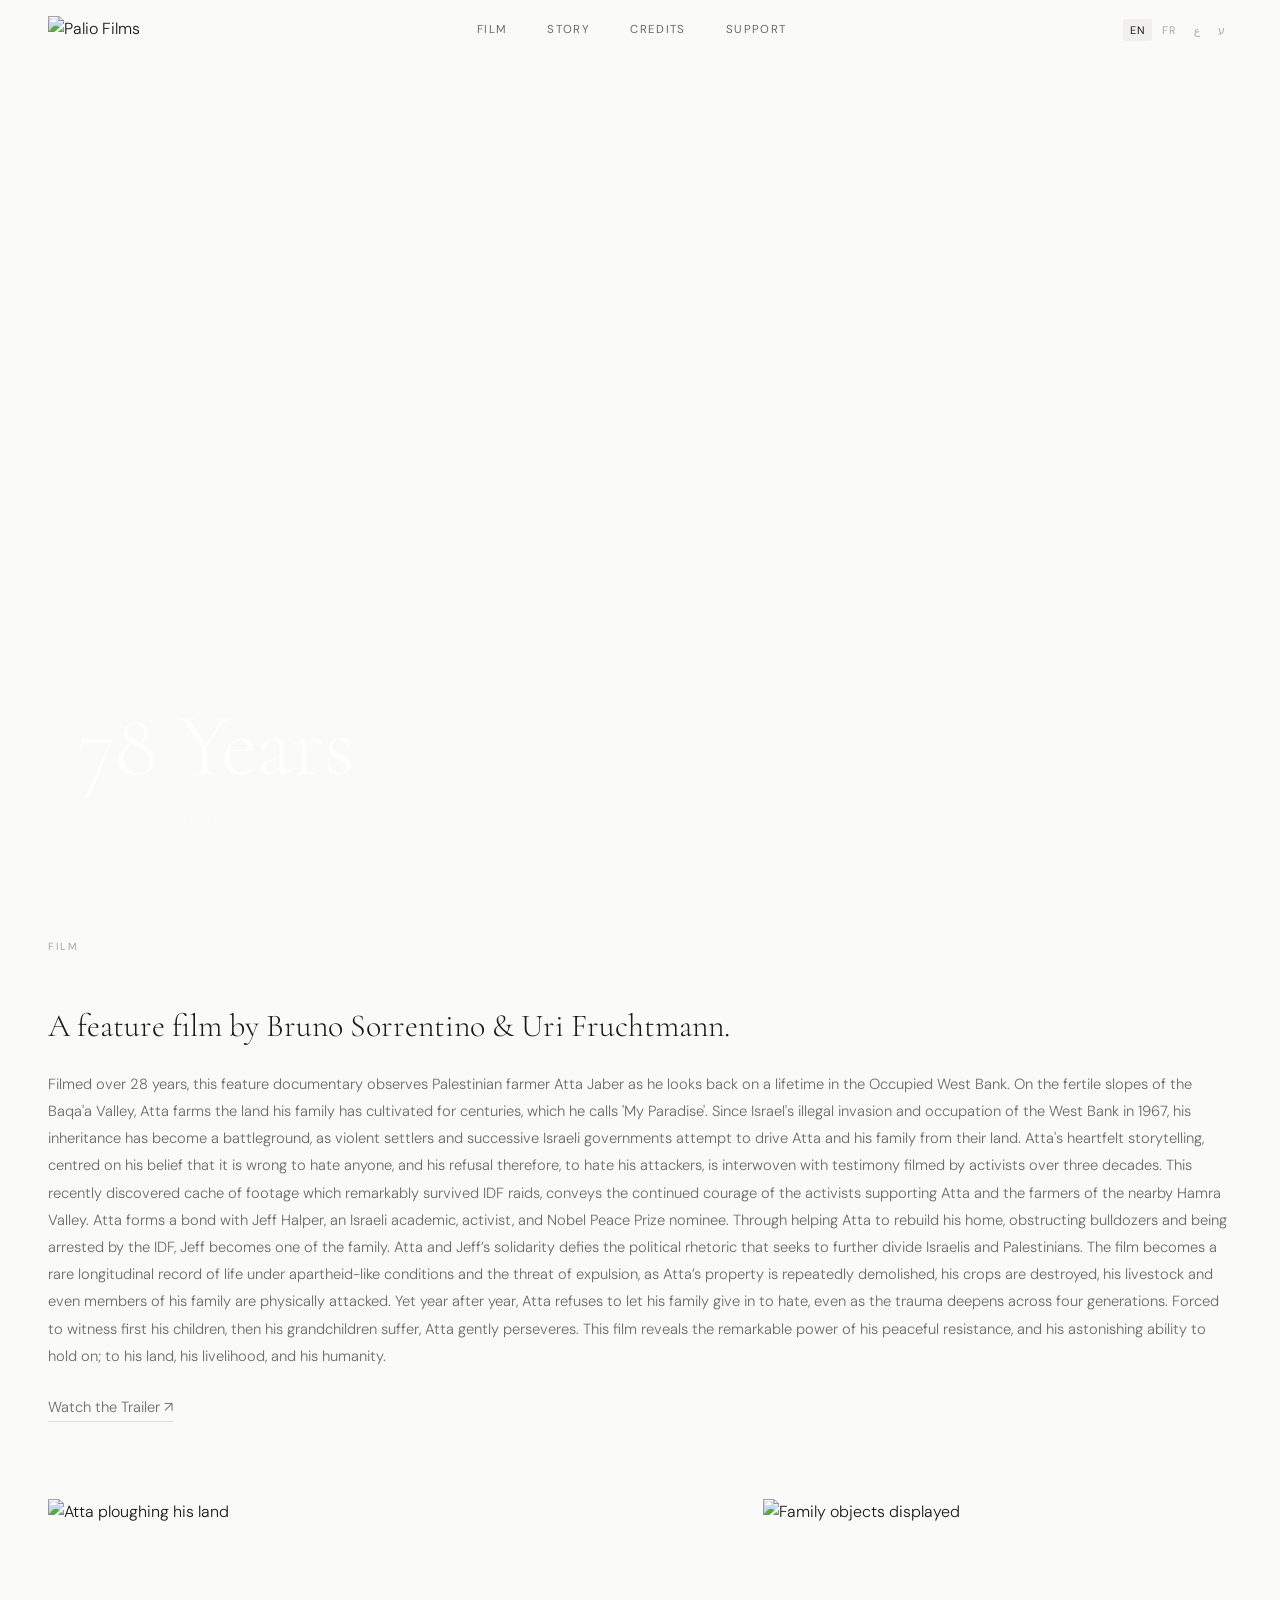
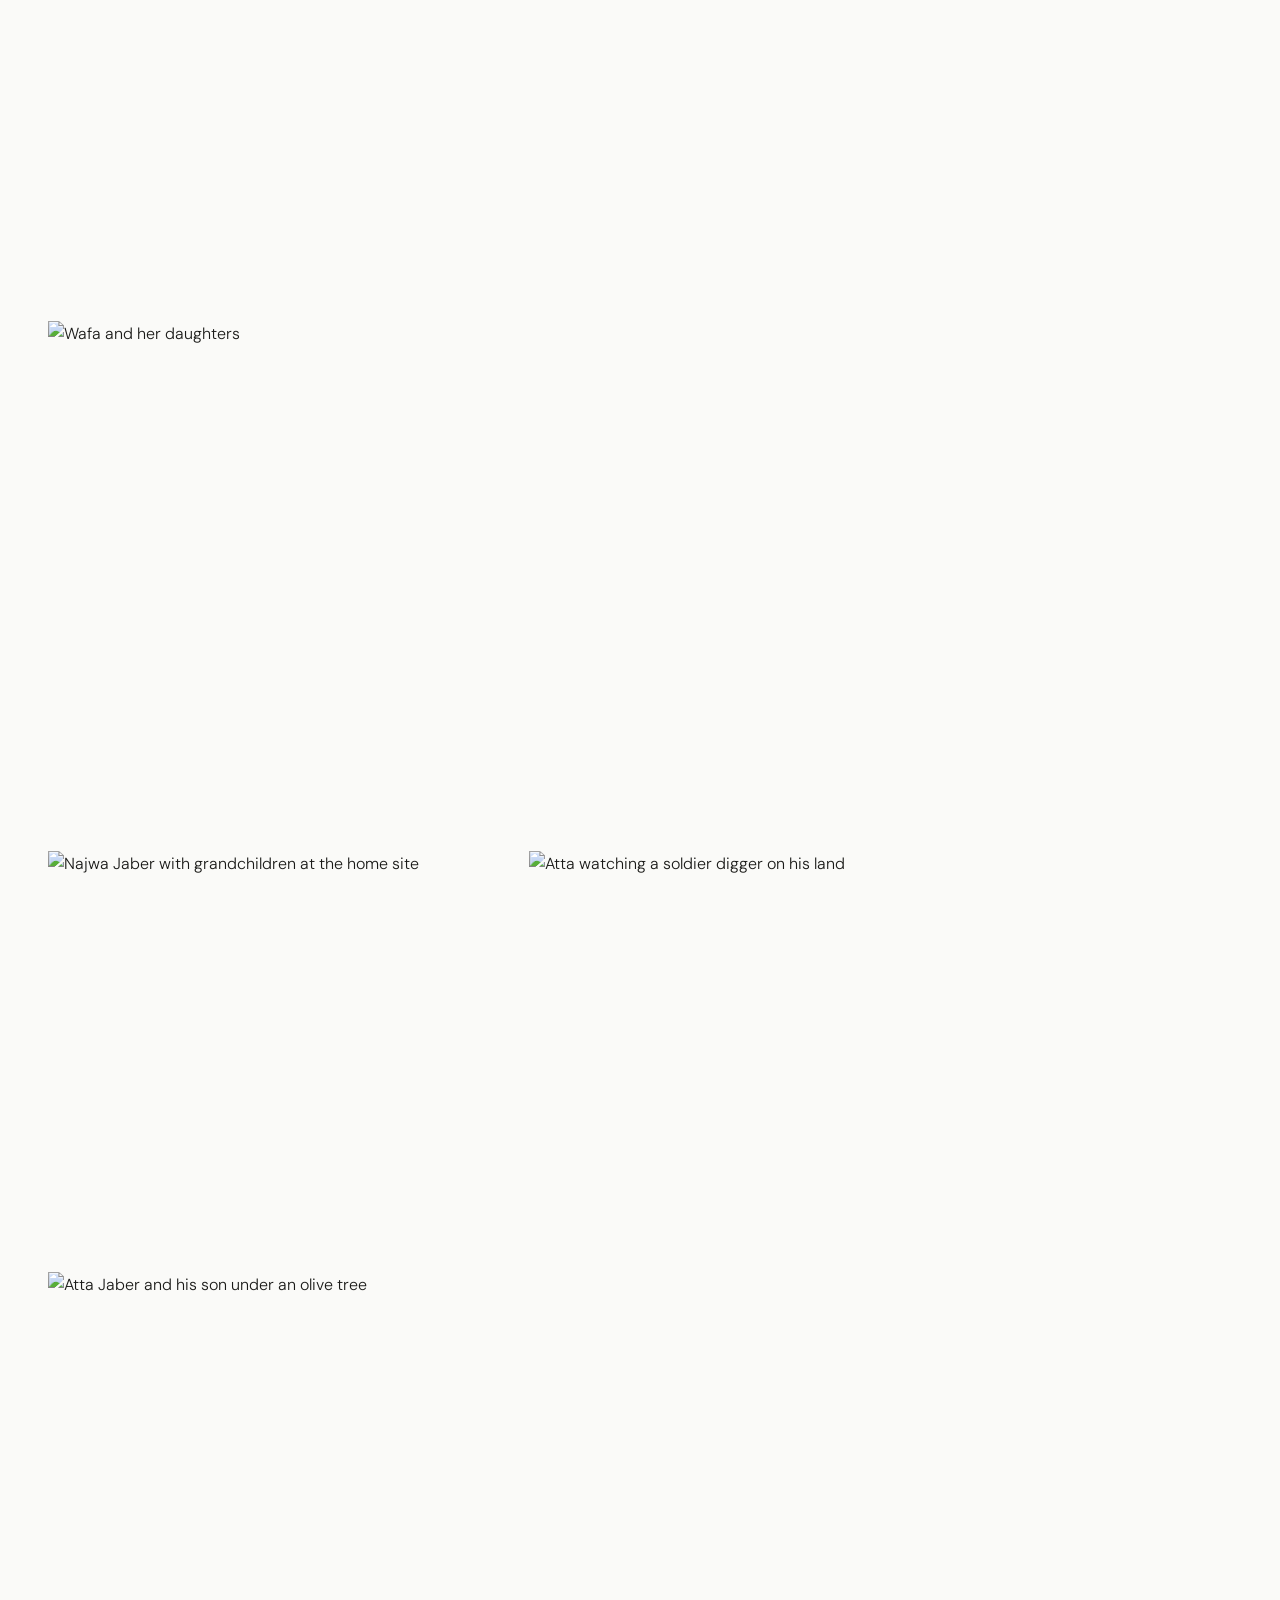
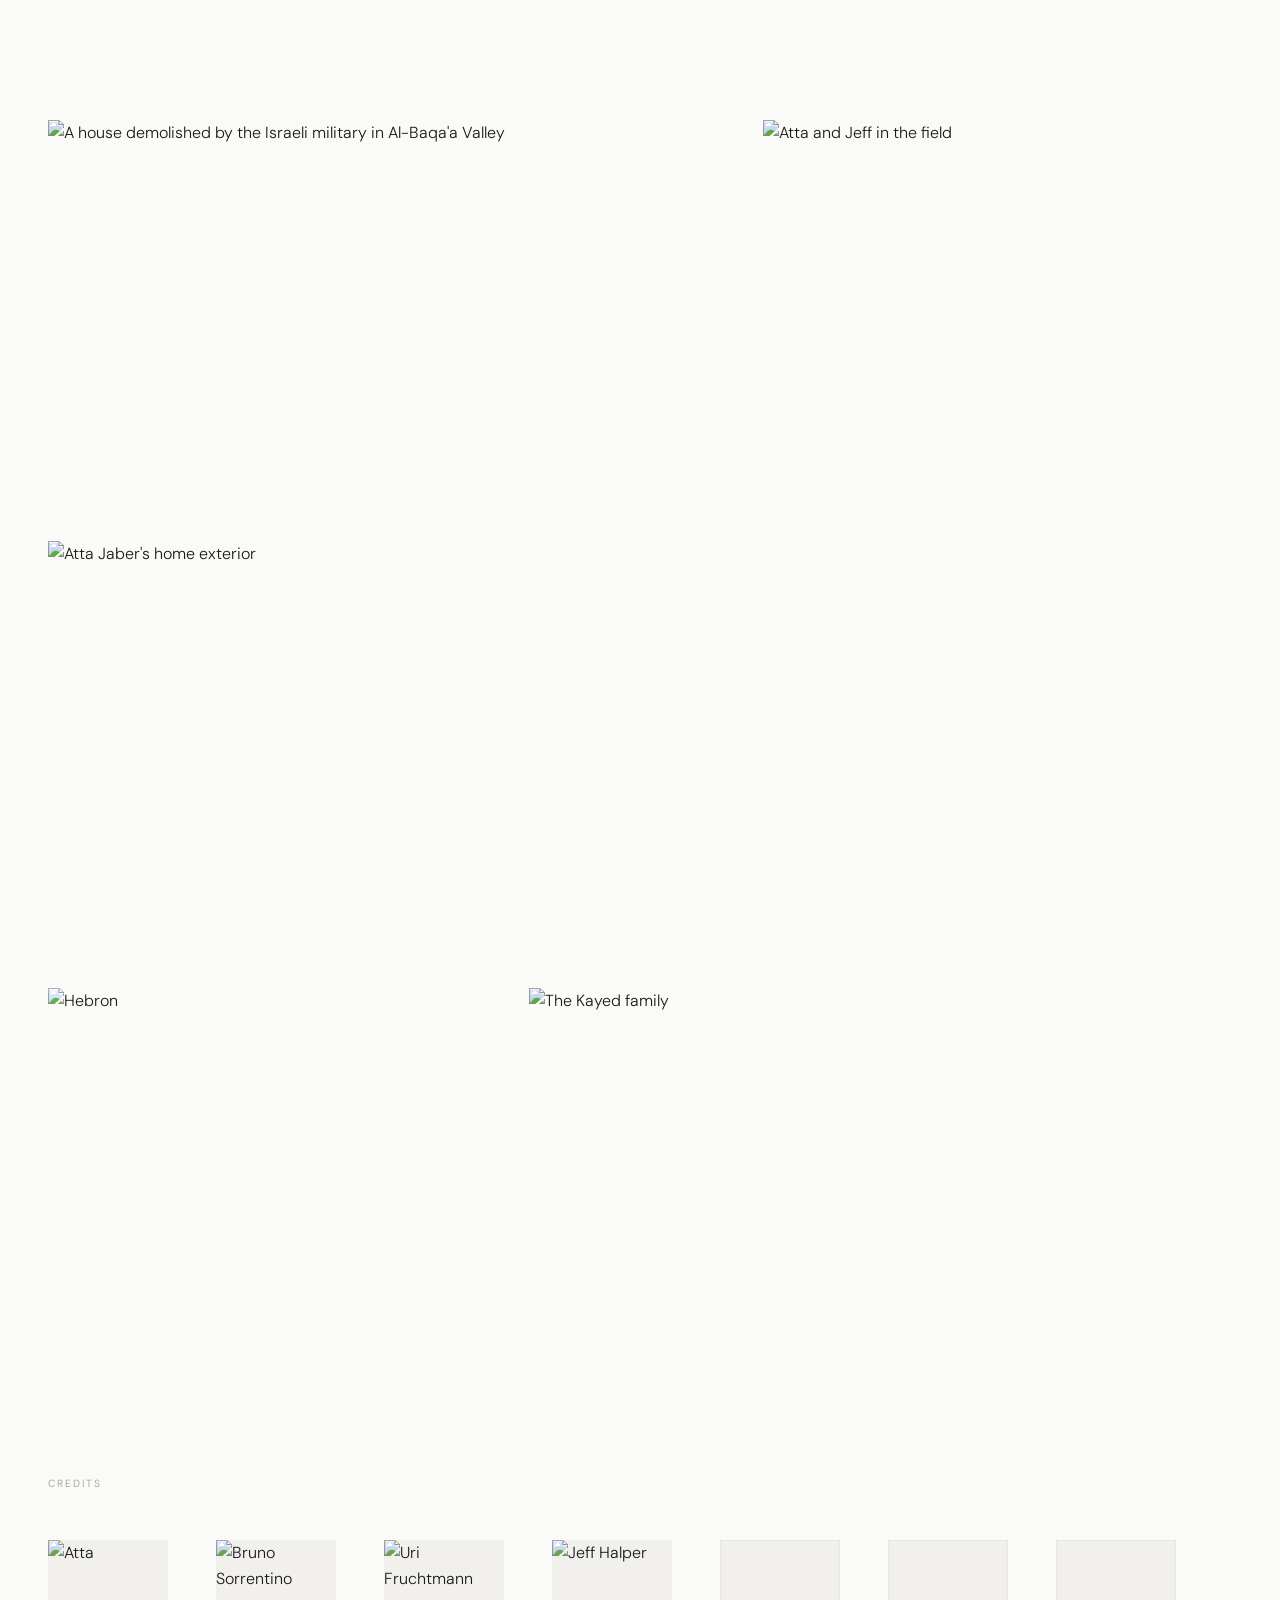
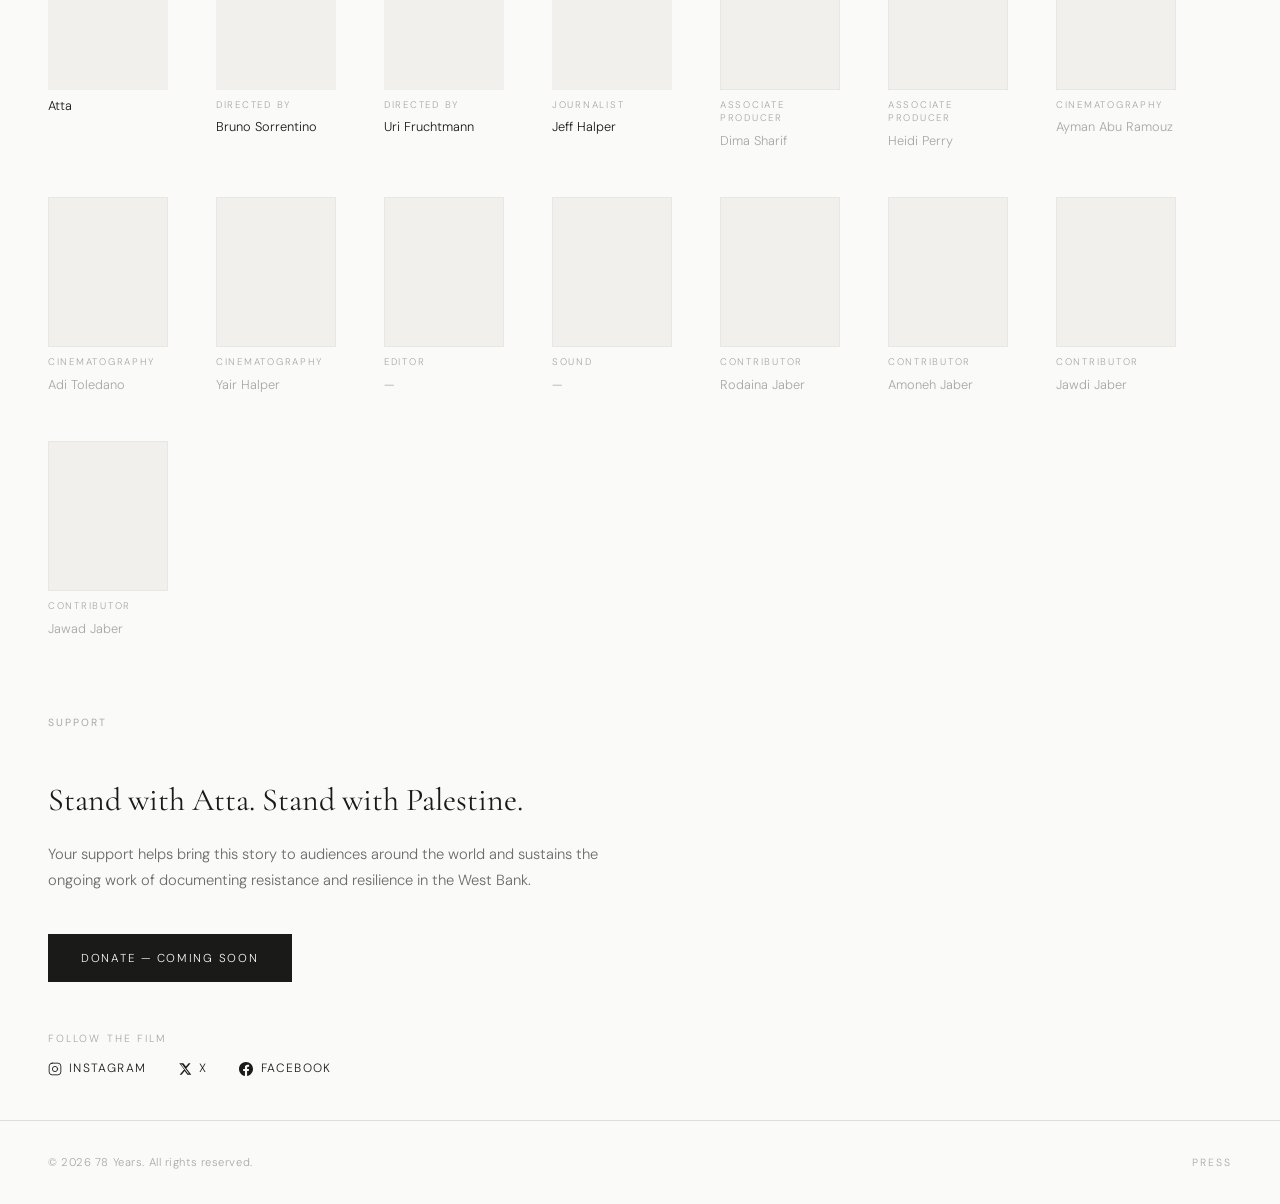
==== index.html @ 414c26f0 "Rename film to 78 Years, update synopsis, credits, and fact sheet Update Film section blurb to the n" ====
<!DOCTYPE html>
<html lang="en" dir="ltr">
<head>
  <meta charset="UTF-8" />
  <meta name="viewport" content="width=device-width, initial-scale=1.0" />
  <title>78 Years</title>
  <meta name="description" content="A feature film by Bruno Sorrentino & Uri Fruchtmann. The story of Atta Jaber — Palestinian farmer, Baqa'a Valley, West Bank." />
  <meta property="og:title" content="78 Years" />
  <meta property="og:description" content="A feature film about 25 years of nonviolent resistance in the West Bank." />
  <meta property="og:image" content="assets/atta-son-olive-tree.jpg" />
  <link rel="stylesheet" href="style.css" />
  <link rel="preconnect" href="https://fonts.googleapis.com" />
  <link rel="preconnect" href="https://fonts.gstatic.com" crossorigin />
  <link href="https://fonts.googleapis.com/css2?family=Cormorant+Garamond:ital,wght@0,300;0,400;0,500;1,300;1,400&family=DM+Sans:wght@300;400&display=swap" rel="stylesheet" />
</head>
<body>

  <!-- NAV -->
  <nav id="nav" dir="ltr">
    <div class="nav-inner">
      <a href="#hero" class="nav-logo" aria-label="Palio Films — 78 Years">
        <img src="assets/palio-films-logo-transparent.png" alt="Palio Films" class="palio-logo" />
      </a>
      <div class="nav-links">
        <a href="#film" data-i18n="nav_film">Film</a>
        <a href="#story" data-i18n="nav_story">Story</a>
        <a href="#credits" data-i18n="nav_credits">Credits</a>
        <a href="#support" data-i18n="nav_support">Support</a>
      </div>
      <div class="nav-right">
        <div class="lang-switcher">
          <button class="lang-btn active" data-lang="en">EN</button>
          <button class="lang-btn" data-lang="fr">FR</button>
          <button class="lang-btn" data-lang="ar">ع</button>
          <button class="lang-btn" data-lang="he">ע</button>
        </div>
        <button class="nav-toggle" aria-label="Menu" aria-expanded="false">
          <span></span><span></span>
        </button>
      </div>
    </div>
    <div class="nav-mobile">
      <a href="#film" data-i18n="nav_film">Film</a>
      <a href="#story" data-i18n="nav_story">Story</a>
      <a href="#credits" data-i18n="nav_credits">Credits</a>
      <a href="#support" data-i18n="nav_support">Support</a>
      <div class="lang-switcher">
        <button class="lang-btn active" data-lang="en">EN</button>
        <button class="lang-btn" data-lang="fr">FR</button>
        <button class="lang-btn" data-lang="ar">ع</button>
        <button class="lang-btn" data-lang="he">ע</button>
      </div>
    </div>
  </nav>

  <!-- HERO -->
  <section id="hero" class="hero">
    <div class="hero-img-wrap">
      <picture>
        <source srcset="assets/atta-family-jawdi-anmeh-grandson-poster.webp" type="image/webp" />
        <img src="assets/atta-family-jawdi-anmeh-grandson-poster.jpg" alt="Atta Jaber with family" loading="eager" />
      </picture>
    </div>
    <div class="hero-text">
      <h1 data-i18n="title">78 Years</h1>
      <p class="hero-sub" data-i18n="hero_sub">Baqa'a Valley, West Bank</p>
    </div>
  </section>

  <!-- FILM -->
  <section id="film" class="section film-section">
    <div class="section-inner">
      <div class="section-label" data-i18n="nav_film">Film</div>
      <div class="film-body">
        <div class="film-text">
          <p class="lead" data-i18n="film_lead">A feature film by Bruno Sorrentino &amp; Uri Fruchtmann.</p>
          <p data-i18n="film_desc">Atta has farmed the same land in the Baqa'a Valley of the occupied West Bank his whole life. For 27 years, Bruno Sorrentino has documented it: homes demolished, land seized, water destroyed. Through it all, Atta's words remain: "I have no hate. If I let anger turn to hate, something inside me will die." Across four generations, this film bears witness to a quiet, profound resistance and a refusal to hate. This is his story.</p>
        </div>
        <div class="film-trailer">
          <a
            href="https://www.youtube.com/watch?v=Bfwr3JQ3nV8"
            target="_blank"
            rel="noopener"
            class="trailer-link"
            data-i18n="trailer_link"
          >Watch the Trailer ↗</a>
        </div>
      </div>
    </div>
  </section>

  <!-- STORY / GALLERY + TRAILER -->
  <section id="story" class="section story-section">
    <div class="section-inner">
      <!-- Row 1 -->
      <div class="gallery-row row-a">
        <figure class="gimg">
          <picture>
            <source srcset="assets/atta-ploughing.webp" type="image/webp" />
            <img src="assets/atta-ploughing.png" alt="Atta ploughing his land" loading="lazy" />
          </picture>
        </figure>
        <figure class="gimg">
          <picture>
            <source srcset="assets/atta-family-objects-displayed.webp" type="image/webp" />
            <img src="assets/atta-family-objects-displayed.jpg" alt="Family objects displayed" loading="lazy" />
          </picture>
        </figure>
      </div>

      <!-- Row 2: full width -->
      <div class="gallery-row row-b">
        <figure class="gimg" style="height: auto; aspect-ratio: 16/7;">
          <picture>
            <source srcset="assets/wafa-daughters.webp" type="image/webp" />
            <img src="assets/wafa-daughters.jpg" alt="Wafa and her daughters" loading="lazy" style="object-position: top;" />
          </picture>
        </figure>
      </div>

      <!-- Row 3 -->
      <div class="gallery-row row-c">
        <figure class="gimg">
          <picture>
            <source srcset="assets/najwa-jaber-grandchildren-home-site.webp" type="image/webp" />
            <img src="assets/najwa-jaber-grandchildren-home-site.jpg" alt="Najwa Jaber with grandchildren at the home site" loading="lazy" style="object-position: left;" />
          </picture>
        </figure>
        <figure class="gimg">
          <picture>
            <source srcset="assets/atta-soldier-digger.webp" type="image/webp" />
            <img src="assets/atta-soldier-digger.png" alt="Atta watching a soldier digger on his land" loading="lazy" />
          </picture>
        </figure>
      </div>

      <!-- Row 4: full width -->
      <div class="gallery-row row-b">
        <figure class="gimg">
          <picture>
            <source srcset="assets/atta-son-olive-tree.webp" type="image/webp" />
            <img src="assets/atta-son-olive-tree.jpg" alt="Atta Jaber and his son under an olive tree" loading="lazy" />
          </picture>
        </figure>
      </div>

      <!-- Row 5 -->
      <div class="gallery-row row-a">
        <figure class="gimg">
          <picture>
            <source srcset="assets/demolished-house-baqaa.webp" type="image/webp" />
            <img src="assets/demolished-house-baqaa.jpg" alt="A house demolished by the Israeli military in Al-Baqa'a Valley" loading="lazy" />
          </picture>
        </figure>
        <figure class="gimg">
          <picture>
            <source srcset="assets/atta-jeff-field.webp" type="image/webp" />
            <img src="assets/atta-jeff-field.png" alt="Atta and Jeff in the field" loading="lazy" />
          </picture>
        </figure>
      </div>

      <!-- Row 6: full width -->
      <div class="gallery-row row-b">
        <figure class="gimg">
          <picture>
            <source srcset="assets/atta-jabba-home-exterior.webp" type="image/webp" />
            <img src="assets/atta-jabba-home-exterior.jpg" alt="Atta Jaber's home exterior" loading="lazy" />
          </picture>
        </figure>
      </div>

      <!-- Row 7 -->
      <div class="gallery-row row-c">
        <figure class="gimg">
          <picture>
            <source srcset="assets/hebron.webp" type="image/webp" />
            <img src="assets/hebron.png" alt="Hebron" loading="lazy" style="filter: brightness(1.06);" />
          </picture>
        </figure>
        <figure class="gimg">
          <picture>
            <source srcset="assets/kayed-family-2.webp" type="image/webp" />
            <img src="assets/kayed-family-2.png" alt="The Kayed family" loading="lazy" />
          </picture>
        </figure>
      </div>

    </div>
  </section>

  <!-- CREDITS -->
  <section id="credits" class="section credits-section">
    <div class="section-inner">
      <div class="section-label" data-i18n="nav_credits">Credits</div>
      <div class="credits-grid">
        <!-- Atta -->
        <div class="credit-person">
          <div class="credit-photo">
            <picture>
              <source srcset="assets/credits/Atta.webp" type="image/webp" />
              <img src="assets/credits/Atta.png" alt="Atta" loading="lazy" />
            </picture>
          </div>
          <span class="credit-name">Atta</span>
        </div>
        <!-- Directors have photos -->
        <div class="credit-person">
          <div class="credit-photo">
            <picture>
              <source srcset="assets/credits/bruno-sorrentino.webp" type="image/webp" />
              <img src="assets/credits/bruno-sorrentino.jpg" alt="Bruno Sorrentino" loading="lazy" />
            </picture>
          </div>
          <span class="credit-role" data-i18n="credit_directed">Directed by</span>
          <span class="credit-name">Bruno Sorrentino</span>
        </div>
        <div class="credit-person">
          <div class="credit-photo">
            <picture>
              <source srcset="assets/credits/uri-fruchtmann.webp" type="image/webp" />
              <img src="assets/credits/uri-fruchtmann.jpg" alt="Uri Fruchtmann" loading="lazy" />
            </picture>
          </div>
          <span class="credit-role" data-i18n="credit_directed">Directed by</span>
          <span class="credit-name">Uri Fruchtmann</span>
        </div>
        <div class="credit-person">
          <div class="credit-photo">
            <picture>
              <source srcset="assets/credits/jeff-halper.webp" type="image/webp" />
              <img src="assets/credits/jeff-halper.jpg" alt="Jeff Halper" loading="lazy" />
            </picture>
          </div>
          <span class="credit-role" data-i18n="credit_journalist">Journalist</span>
          <span class="credit-name">Jeff Halper</span>
        </div>
        <!-- Placeholder roles — no photo yet -->
        <div class="credit-person no-photo">
          <div class="credit-photo-placeholder"></div>
          <span class="credit-role" data-i18n="credit_associate_producer">Associate Producer</span>
          <span class="credit-name">Dima Sharif</span>
        </div>
        <div class="credit-person no-photo">
          <div class="credit-photo-placeholder"></div>
          <span class="credit-role" data-i18n="credit_associate_producer">Associate Producer</span>
          <span class="credit-name">Heidi Perry</span>
        </div>
        <div class="credit-person no-photo">
          <div class="credit-photo-placeholder"></div>
          <span class="credit-role" data-i18n="credit_cinematography">Cinematography</span>
          <span class="credit-name">Ayman Abu Ramouz</span>
        </div>
        <div class="credit-person no-photo">
          <div class="credit-photo-placeholder"></div>
          <span class="credit-role" data-i18n="credit_cinematography">Cinematography</span>
          <span class="credit-name">Adi Toledano</span>
        </div>
        <div class="credit-person no-photo">
          <div class="credit-photo-placeholder"></div>
          <span class="credit-role" data-i18n="credit_cinematography">Cinematography</span>
          <span class="credit-name">Yair Halper</span>
        </div>
        <div class="credit-person no-photo">
          <div class="credit-photo-placeholder"></div>
          <span class="credit-role" data-i18n="credit_editor">Editor</span>
          <span class="credit-name">—</span>
        </div>
        <div class="credit-person no-photo">
          <div class="credit-photo-placeholder"></div>
          <span class="credit-role" data-i18n="credit_sound">Sound</span>
          <span class="credit-name">—</span>
        </div>
        <div class="credit-person no-photo">
          <div class="credit-photo-placeholder"></div>
          <span class="credit-role" data-i18n="credit_contributor">Contributor</span>
          <span class="credit-name">Rodaina Jaber</span>
        </div>
        <div class="credit-person no-photo">
          <div class="credit-photo-placeholder"></div>
          <span class="credit-role" data-i18n="credit_contributor">Contributor</span>
          <span class="credit-name">Amoneh Jaber</span>
        </div>
        <div class="credit-person no-photo">
          <div class="credit-photo-placeholder"></div>
          <span class="credit-role" data-i18n="credit_contributor">Contributor</span>
          <span class="credit-name">Jawdi Jaber</span>
        </div>
        <div class="credit-person no-photo">
          <div class="credit-photo-placeholder"></div>
          <span class="credit-role" data-i18n="credit_contributor">Contributor</span>
          <span class="credit-name">Jawad Jaber</span>
        </div>
      </div>
    </div>
  </section>

  <!-- SUPPORT / DONATE -->
  <section id="support" class="section support-section">
    <div class="section-inner">
      <div class="section-label" data-i18n="nav_support">Support</div>
      <div class="support-body">
        <p class="lead" data-i18n="support_lead">Stand with Atta. Stand with Palestine.</p>
        <p data-i18n="support_desc">Your support helps bring this story to audiences around the world and sustains the ongoing work of documenting resistance and resilience in the West Bank.</p>
        <a href="#" class="btn-donate" data-i18n="support_btn">Donate — Coming Soon</a>
        <div class="social-links">
          <p class="social-label" data-i18n="social_follow">Follow the film</p>
          <div class="social-icons">
            <a href="#" aria-label="Instagram" class="social-link">
              <svg class="social-icon" viewBox="0 0 24 24" fill="none" stroke="currentColor" stroke-width="1.5" stroke-linecap="round" stroke-linejoin="round" aria-hidden="true"><rect x="2" y="2" width="20" height="20" rx="5"/><circle cx="12" cy="12" r="4.5"/><circle cx="17.5" cy="6.5" r="0.5" fill="currentColor" stroke="none"/></svg>
              Instagram
            </a>
            <a href="#" aria-label="X / Twitter" class="social-link">
              <svg class="social-icon" viewBox="0 0 24 24" fill="currentColor" aria-hidden="true"><path d="M18.244 2.25h3.308l-7.227 8.26 8.502 11.24H16.17l-4.714-6.231-5.401 6.231H2.747l7.73-8.835L2.25 2.25h6.953l4.265 5.641zm-1.161 17.52h1.833L7.084 4.126H5.117z"/></svg>
              X
            </a>
            <a href="#" aria-label="Facebook" class="social-link">
              <svg class="social-icon" viewBox="0 0 24 24" fill="currentColor" aria-hidden="true"><path d="M24 12.073C24 5.446 18.627 0 12 0S0 5.446 0 12.073C0 18.1 4.388 23.094 10.125 24v-8.437H7.078v-3.49h3.047V9.413c0-3.007 1.792-4.668 4.533-4.668 1.312 0 2.686.235 2.686.235v2.953h-1.514c-1.491 0-1.956.927-1.956 1.877v2.253h3.328l-.532 3.49h-2.796V24C19.612 23.094 24 18.1 24 12.073z"/></svg>
              Facebook
            </a>
          </div>
        </div>
      </div>
    </div>
  </section>

  <!-- FOOTER -->
  <footer class="footer">
    <p data-i18n="footer">&copy; 2026 78 Years. All rights reserved.</p>
    <a href="press.html" class="footer-press" data-i18n="footer_press">Press</a>
  </footer>

  <script src="main.js"></script>
</body>
</html>
---- style.css ----
/* ─── Reset & Base ─────────────────────────────────────────────────────────── */
*, *::before, *::after { box-sizing: border-box; margin: 0; padding: 0; }

:root {
  --white: #fafaf8;
  --off-white: #f2f0ec;
  --ink: #1a1a18;
  --ink-light: #6b6b66;
  --ink-muted: #a8a8a3;
  --accent: #1a1a18;
  --gap: clamp(1rem, 3vw, 2.5rem);
  --nav-h: 60px;
  --font-serif: 'Cormorant Garamond', Georgia, serif;
  --font-sans: 'DM Sans', system-ui, sans-serif;
  --ease: cubic-bezier(0.4, 0, 0.2, 1);
}

html {
  scroll-behavior: smooth;
  font-size: 16px;
  background: var(--white);
  color: var(--ink);
}

body {
  font-family: var(--font-sans);
  font-weight: 300;
  line-height: 1.65;
  overflow-x: hidden;
}

img {
  display: block;
  width: 100%;
  height: 100%;
  object-fit: cover;
}

a { color: inherit; text-decoration: none; }

/* ─── Nav ───────────────────────────────────────────────────────────────────── */
#nav {
  position: fixed;
  top: 0;
  left: 0;
  right: 0;
  z-index: 100;
  height: var(--nav-h);
  background: var(--white);
  border-bottom: 1px solid transparent;
  transition: border-color 0.3s var(--ease), background 0.3s var(--ease), transform 0.35s var(--ease);
}

#nav.nav-hidden {
  transform: translateY(-100%);
}

#nav.scrolled {
  border-bottom-color: #e0deda;
  background: rgba(250, 250, 248, 0.96);
  backdrop-filter: blur(8px);
}

.nav-inner {
  display: flex;
  align-items: center;
  justify-content: space-between;
  height: 100%;
  padding: 0 clamp(1.25rem, 4vw, 3rem);
  max-width: 1400px;
  margin: 0 auto;
}

.nav-logo {
  display: flex;
  align-items: center;
  flex-shrink: 0;
}

.palio-logo {
  height: 28px;
  width: auto;
  object-fit: contain;
  display: block;
}

.nav-links {
  display: flex;
  gap: 2.5rem;
}

.nav-links a {
  font-size: 0.72rem;
  font-weight: 400;
  letter-spacing: 0.12em;
  text-transform: uppercase;
  color: var(--ink-light);
  transition: color 0.2s;
}

.nav-links a:hover { color: var(--ink); }

.nav-right {
  display: flex;
  align-items: center;
  gap: 1.5rem;
}

/* Lang switcher */
.lang-switcher {
  display: flex;
  gap: 0.25rem;
}

.lang-btn {
  background: none;
  border: none;
  font-family: var(--font-sans);
  font-size: 0.68rem;
  font-weight: 400;
  letter-spacing: 0.08em;
  color: var(--ink-muted);
  cursor: pointer;
  padding: 0.25rem 0.4rem;
  border-radius: 2px;
  transition: color 0.2s, background 0.2s;
}

.lang-btn:hover { color: var(--ink); }
.lang-btn.active { color: var(--ink); font-weight: 400; background: var(--off-white); }

/* Mobile toggle */
.nav-toggle {
  display: none;
  flex-direction: column;
  gap: 5px;
  background: none;
  border: none;
  cursor: pointer;
  padding: 4px;
}

.nav-toggle span {
  display: block;
  width: 22px;
  height: 1px;
  background: var(--ink);
  transition: transform 0.3s var(--ease), opacity 0.3s;
}

.nav-toggle[aria-expanded="true"] span:first-child { transform: translateY(6px) rotate(45deg); }
.nav-toggle[aria-expanded="true"] span:last-child  { transform: translateY(-6px) rotate(-45deg); }

/* Mobile nav */
.nav-mobile {
  display: none;
  flex-direction: column;
  gap: 1.5rem;
  padding: 2rem clamp(1.25rem, 4vw, 3rem);
  background: var(--white);
  border-top: 1px solid #e0deda;
}

.nav-mobile.open { display: flex; }

.nav-mobile a {
  font-size: 0.8rem;
  letter-spacing: 0.1em;
  text-transform: uppercase;
  color: var(--ink-light);
}

/* ─── Hero ──────────────────────────────────────────────────────────────────── */
.hero {
  position: relative;
  height: 100svh;
  min-height: 560px;
  display: grid;
  grid-template-rows: 1fr;
  overflow: hidden;
}

.hero-img-wrap {
  position: absolute;
  inset: 0;
}

.hero-img-wrap img {
  object-position: center 30%;
  filter: brightness(0.88);
}

.hero-text {
  position: relative;
  z-index: 2;
  align-self: flex-end;
  padding: 0 clamp(1.25rem, 6vw, 5rem) clamp(3rem, 8vh, 6rem);
  max-width: 680px;
}

.hero-text h1 {
  font-family: 'Cormorant Garamond', Georgia, serif;
  font-size: clamp(2.8rem, 7vw, 6rem);
  font-weight: 300;
  line-height: 1.05;
  color: #fff;
  letter-spacing: -0.01em;
}

.hero-sub {
  margin-top: 1rem;
  font-family: 'DM Sans', system-ui, sans-serif;
  font-size: 0.72rem;
  letter-spacing: 0.2em;
  text-transform: uppercase;
  color: rgba(255,255,255,0.55);
  font-weight: 300;
}

/* ─── Section Base ──────────────────────────────────────────────────────────── */
.section {
  padding: var(--gap) 0;
}

.section-inner {
  max-width: 1400px;
  margin: 0 auto;
  padding: 0 clamp(1.25rem, 4vw, 3rem);
}

.asymmetric-left .section-label,
.asymmetric-left > *:not(.section-label) {
  margin-left: clamp(0rem, 6vw, 8rem);
}

.asymmetric-right .section-label,
.asymmetric-right > *:not(.section-label) {
  margin-left: auto;
  margin-right: clamp(0rem, 6vw, 8rem);
  max-width: 720px;
}

.section-label {
  font-size: 0.65rem;
  letter-spacing: 0.2em;
  text-transform: uppercase;
  color: var(--ink-muted);
  margin-bottom: 3rem;
  font-weight: 400;
}

/* ─── Film Section ──────────────────────────────────────────────────────────── */
.film-body {
  display: flex;
  flex-direction: column;
  gap: 1.5rem;
}

.film-text {
  width: 100%;
}

.film-trailer {
  flex-shrink: 0;
}

.film-text .lead {
  font-family: var(--font-serif);
  font-size: clamp(1.4rem, 2.8vw, 2rem);
  line-height: 1.35;
  margin-bottom: 1.5rem;
  font-weight: 300;
}

.film-text p:not(.lead) {
  font-family: var(--font-sans);
  font-size: 0.92rem;
  color: var(--ink-light);
  line-height: 1.85;
}

/* ─── Trailer ───────────────────────────────────────────────────────────────── */

.trailer-link {
  font-family: var(--font-sans);
  font-size: 0.92rem;
  font-weight: 300;
  color: var(--ink-light);
  border-bottom: 1px solid #e0deda;
  padding-bottom: 2px;
  transition: border-color 0.25s, color 0.25s;
  display: inline-block;
  white-space: nowrap;
}

.trailer-link:hover {
  color: var(--ink);
  border-bottom-color: var(--ink);
}

/* ─── Story / Gallery ───────────────────────────────────────────────────────── */
.story-section { background: var(--white); }

.story-intro {
  max-width: 560px;
  margin-bottom: clamp(2.5rem, 6vw, 4.5rem);
}

.story-intro p {
  font-family: var(--font-serif);
  font-size: clamp(1.1rem, 2vw, 1.4rem);
  font-style: italic;
  color: var(--ink-light);
  line-height: 1.6;
}

/* Gallery grid — tight, full-bleed rows */
.gallery-grid {
  display: grid;
  gap: clamp(0.4rem, 1vw, 0.75rem);
}

.gimg {
  margin: 0;
  overflow: hidden;
}

.gimg img {
  display: block;
  width: 100%;
  height: 100%;
  object-fit: cover;
  transition: opacity 0.4s var(--ease);
}

.gimg:hover img { opacity: 0.9; }

/* Row A: two landscape images side by side */
.gallery-row {
  display: flex;
  gap: clamp(0.4rem, 1vw, 0.75rem);
  align-items: stretch;
}

.gallery-row:not(:last-child) { margin-bottom: clamp(0.4rem, 1vw, 0.75rem); }

/* Row A: 60/40 split */
.row-a .gimg:first-child { width: 60%; height: clamp(220px, 32vw, 480px); }
.row-a .gimg:last-child  { width: 40%; height: clamp(220px, 32vw, 480px); }

/* Row B: soldier image — narrower, flanked by row-c images */
.row-b .gimg { width: 100%; height: clamp(240px, 34vw, 520px); }

/* Row C: 40/60 split */
.row-c .gimg:first-child { width: 40%; height: clamp(220px, 32vw, 480px); }
.row-c .gimg:last-child  { width: 60%; height: clamp(220px, 32vw, 480px); }


/* ─── Support / Donate ──────────────────────────────────────────────────────── */
.support-section {
  background: var(--white);
  padding-top: clamp(1rem, 3vw, 2.5rem);
}

.support-body {
  max-width: 600px;
}

.support-body .lead {
  font-family: var(--font-serif);
  font-size: clamp(1.4rem, 3vw, 2rem);
  font-weight: 400;
  margin-bottom: 1.25rem;
  line-height: 1.3;
}

.support-body p:not(.lead):not(.social-label) {
  font-size: 0.92rem;
  color: var(--ink-light);
  line-height: 1.8;
  margin-bottom: 2.5rem;
}

.btn-donate {
  display: inline-block;
  font-size: 0.72rem;
  letter-spacing: 0.15em;
  text-transform: uppercase;
  color: var(--white);
  background: var(--ink);
  padding: 0.85rem 2rem;
  border: 1px solid var(--ink);
  transition: background 0.25s, color 0.25s;
  margin-bottom: 3rem;
}

.btn-donate:hover {
  background: transparent;
  color: var(--ink);
}

.social-label {
  font-size: 0.65rem;
  letter-spacing: 0.2em;
  text-transform: uppercase;
  color: var(--ink-muted);
  margin-bottom: 0.75rem;
}

.social-icons {
  display: flex;
  gap: 2rem;
}

.social-link {
  display: inline-flex;
  align-items: center;
  gap: 0.45rem;
  font-size: 0.75rem;
  letter-spacing: 0.1em;
  text-transform: uppercase;
  color: var(--ink);
  border-bottom: 1px solid transparent;
  padding-bottom: 2px;
  transition: color 0.2s, border-color 0.2s;
}

.social-icon {
  width: 14px;
  height: 14px;
  flex-shrink: 0;
}

.social-link:hover {
  color: var(--ink);
  border-bottom-color: var(--ink);
  opacity: 0.7;
}

/* ─── Credits ───────────────────────────────────────────────────────────────── */
.credits-section {
  background: var(--white);
  padding-bottom: clamp(1rem, 3vw, 2.5rem);
}

/* One horizontal row of equal-height cards, no hierarchy */
.credits-grid {
  display: flex;
  flex-wrap: wrap;
  gap: clamp(1.5rem, 4vw, 3rem);
  align-items: flex-start;
  margin-bottom: 0;
}

.credit-person {
  display: flex;
  flex-direction: column;
  gap: 0.5rem;
  width: 120px;
  flex-shrink: 0;
}

.credit-photo {
  width: 120px;
  height: 150px;
  overflow: hidden;
  background: var(--off-white);
}

.credit-photo img {
  width: 100%;
  height: 100%;
  object-fit: cover;
  object-position: center top;
  filter: grayscale(15%);
  transition: filter 0.4s;
}

.credit-person:hover .credit-photo img { filter: grayscale(0%); }

/* Placeholder photo box for roles without a portrait */
.no-photo .credit-photo-placeholder {
  width: 120px;
  height: 150px;
  background: var(--off-white);
  border: 1px solid #e8e6e2;
}

.credit-role {
  font-family: var(--font-sans);
  font-size: 0.6rem;
  letter-spacing: 0.18em;
  text-transform: uppercase;
  color: var(--ink-muted);
  line-height: 1.4;
}

.credit-name {
  font-family: var(--font-sans);
  font-size: 0.8rem;
  font-weight: 300;
  color: var(--ink);
  line-height: 1.3;
}

.no-photo .credit-name { color: var(--ink-muted); }

.credit-producer {
  padding-top: 2rem;
  border-top: 1px solid #e0deda;
}

.producer-link {
  font-family: var(--font-sans);
  font-size: 0.72rem;
  letter-spacing: 0.1em;
  color: var(--ink-muted);
  border-bottom: 1px solid #e0deda;
  padding-bottom: 2px;
  transition: color 0.2s, border-color 0.2s;
}

.producer-link:hover {
  color: var(--ink);
  border-bottom-color: var(--ink);
}

/* ─── Footer ────────────────────────────────────────────────────────────────── */
.footer {
  padding: 2rem clamp(1.25rem, 4vw, 3rem);
  border-top: 1px solid #e0deda;
  font-size: 0.7rem;
  color: var(--ink-muted);
  letter-spacing: 0.05em;
  display: flex;
  justify-content: space-between;
  align-items: baseline;
  gap: 1rem;
}

.footer-press {
  font-size: 0.65rem;
  letter-spacing: 0.2em;
  text-transform: uppercase;
  color: var(--ink-muted);
  transition: color 0.2s;
}

.footer-press:hover { color: var(--ink); }

/* ─── Fade-in animations ────────────────────────────────────────────────────── */
.fade-in {
  opacity: 0;
  transform: translateY(18px);
  transition: opacity 0.7s var(--ease), transform 0.7s var(--ease);
}

.fade-in.visible {
  opacity: 1;
  transform: none;
}

.gallery-item.fade-in { transition-delay: calc(var(--i, 0) * 80ms); }

/* ─── RTL ───────────────────────────────────────────────────────────────────── */
/* Nav stays structurally LTR (logo left, links center, lang right) in all languages.
   Only content sections flip text direction. */
[dir="rtl"] .hero-text {
  padding-right: clamp(1.25rem, 6vw, 5rem);
  padding-left: 0;
  text-align: right;
}
[dir="rtl"] .asymmetric-left .section-label,
[dir="rtl"] .asymmetric-left > *:not(.section-label) {
  margin-left: 0;
  margin-right: clamp(0rem, 6vw, 8rem);
}
[dir="rtl"] .asymmetric-right .section-label,
[dir="rtl"] .asymmetric-right > *:not(.section-label) {
  margin-left: clamp(0rem, 6vw, 8rem);
  margin-right: auto;
}
[dir="rtl"] .film-text { text-align: right; }
[dir="rtl"] .support-body { text-align: right; }
[dir="rtl"] .story-intro { text-align: right; }

/* ─── Responsive ────────────────────────────────────────────────────────────── */
@media (max-width: 900px) {
  .nav-links { display: none; }
  .nav-toggle { display: flex; }
}

@media (max-width: 600px) {
  .credits-grid {
    display: grid;
    grid-template-columns: repeat(3, 1fr);
    justify-items: center;
    gap: 1.5rem 1rem;
  }

  .credit-person {
    width: 100%;
    align-items: center;
    text-align: center;
  }

  .credit-photo,
  .no-photo .credit-photo-placeholder {
    width: 100%;
    max-width: 90px;
    height: clamp(90px, 22vw, 120px);
  }

  .film-body {
    flex-direction: column;
    align-items: flex-start;
    gap: 1.5rem;
  }

  /* Stack gallery rows on mobile — uniform gap via parent */
  .story-section .section-inner {
    display: flex;
    flex-direction: column;
    gap: clamp(0.4rem, 1vw, 0.75rem);
  }

  .gallery-row {
    flex-direction: column;
    gap: clamp(0.4rem, 1vw, 0.75rem);
    margin-bottom: 0 !important;
  }

  .row-a .gimg:first-child,
  .row-a .gimg:last-child,
  .row-b .gimg,
  .row-c .gimg:first-child,
  .row-c .gimg:last-child {
    width: 100%;
    height: clamp(180px, 55vw, 320px);
    align-self: auto;
  }

  .asymmetric-left .section-label,
  .asymmetric-left > *:not(.section-label),
  .asymmetric-right .section-label,
  .asymmetric-right > *:not(.section-label) {
    margin-left: 0;
    margin-right: 0;
    max-width: 100%;
  }

  [dir="rtl"] .asymmetric-left .section-label,
  [dir="rtl"] .asymmetric-left > *:not(.section-label),
  [dir="rtl"] .asymmetric-right .section-label,
  [dir="rtl"] .asymmetric-right > *:not(.section-label) {
    margin-left: 0;
    margin-right: 0;
  }
}
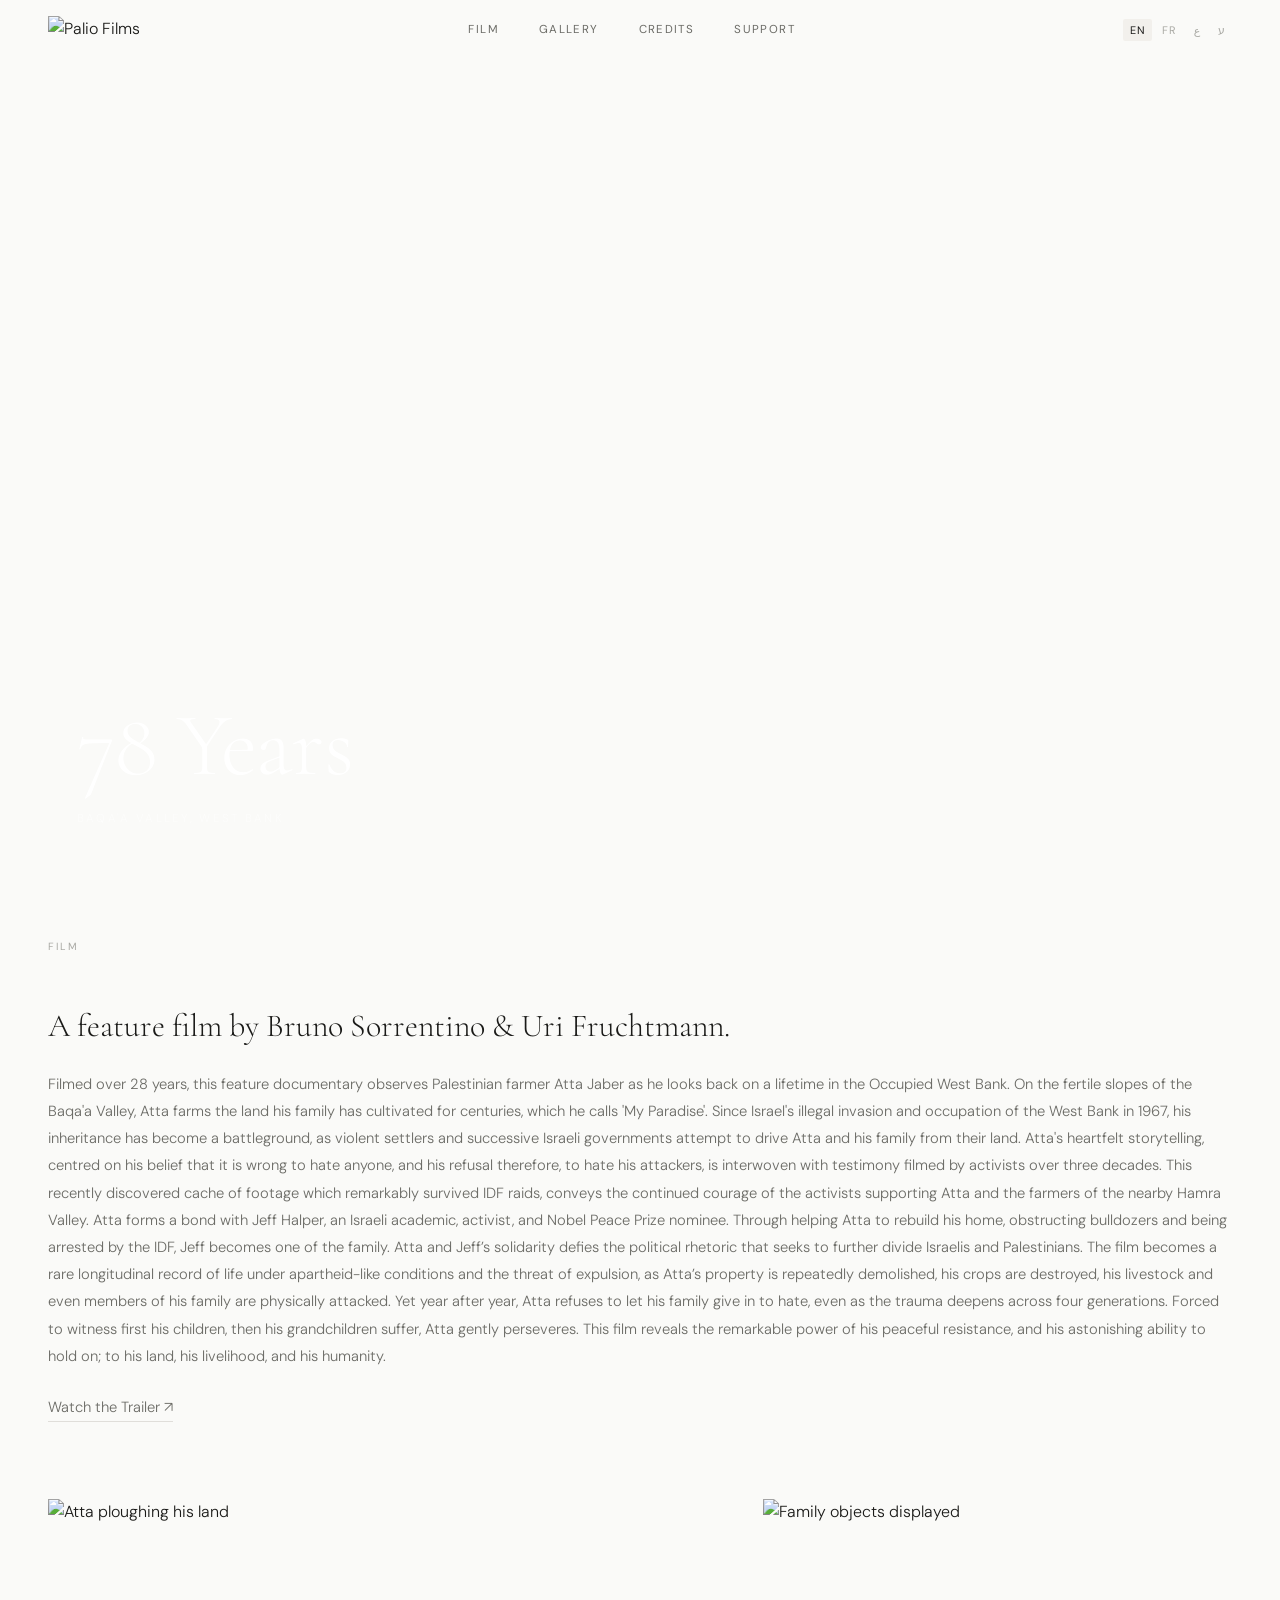
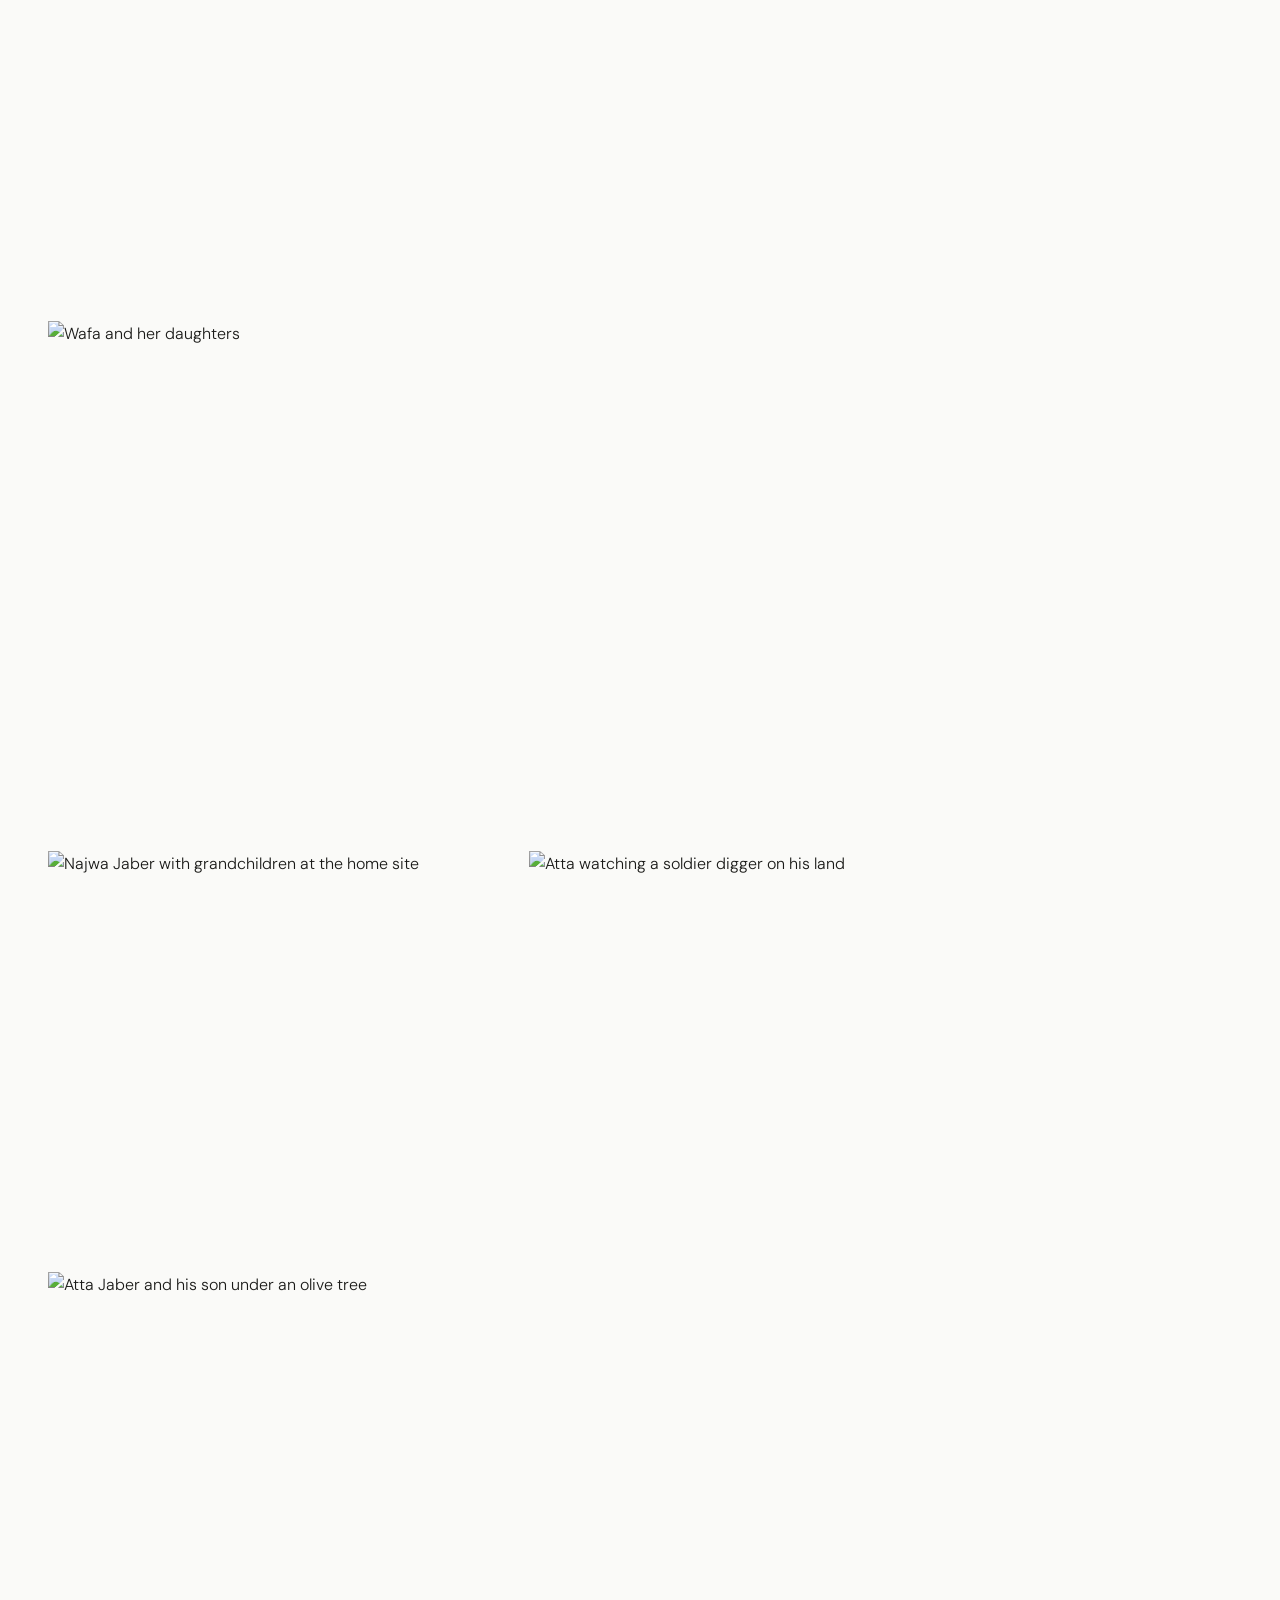
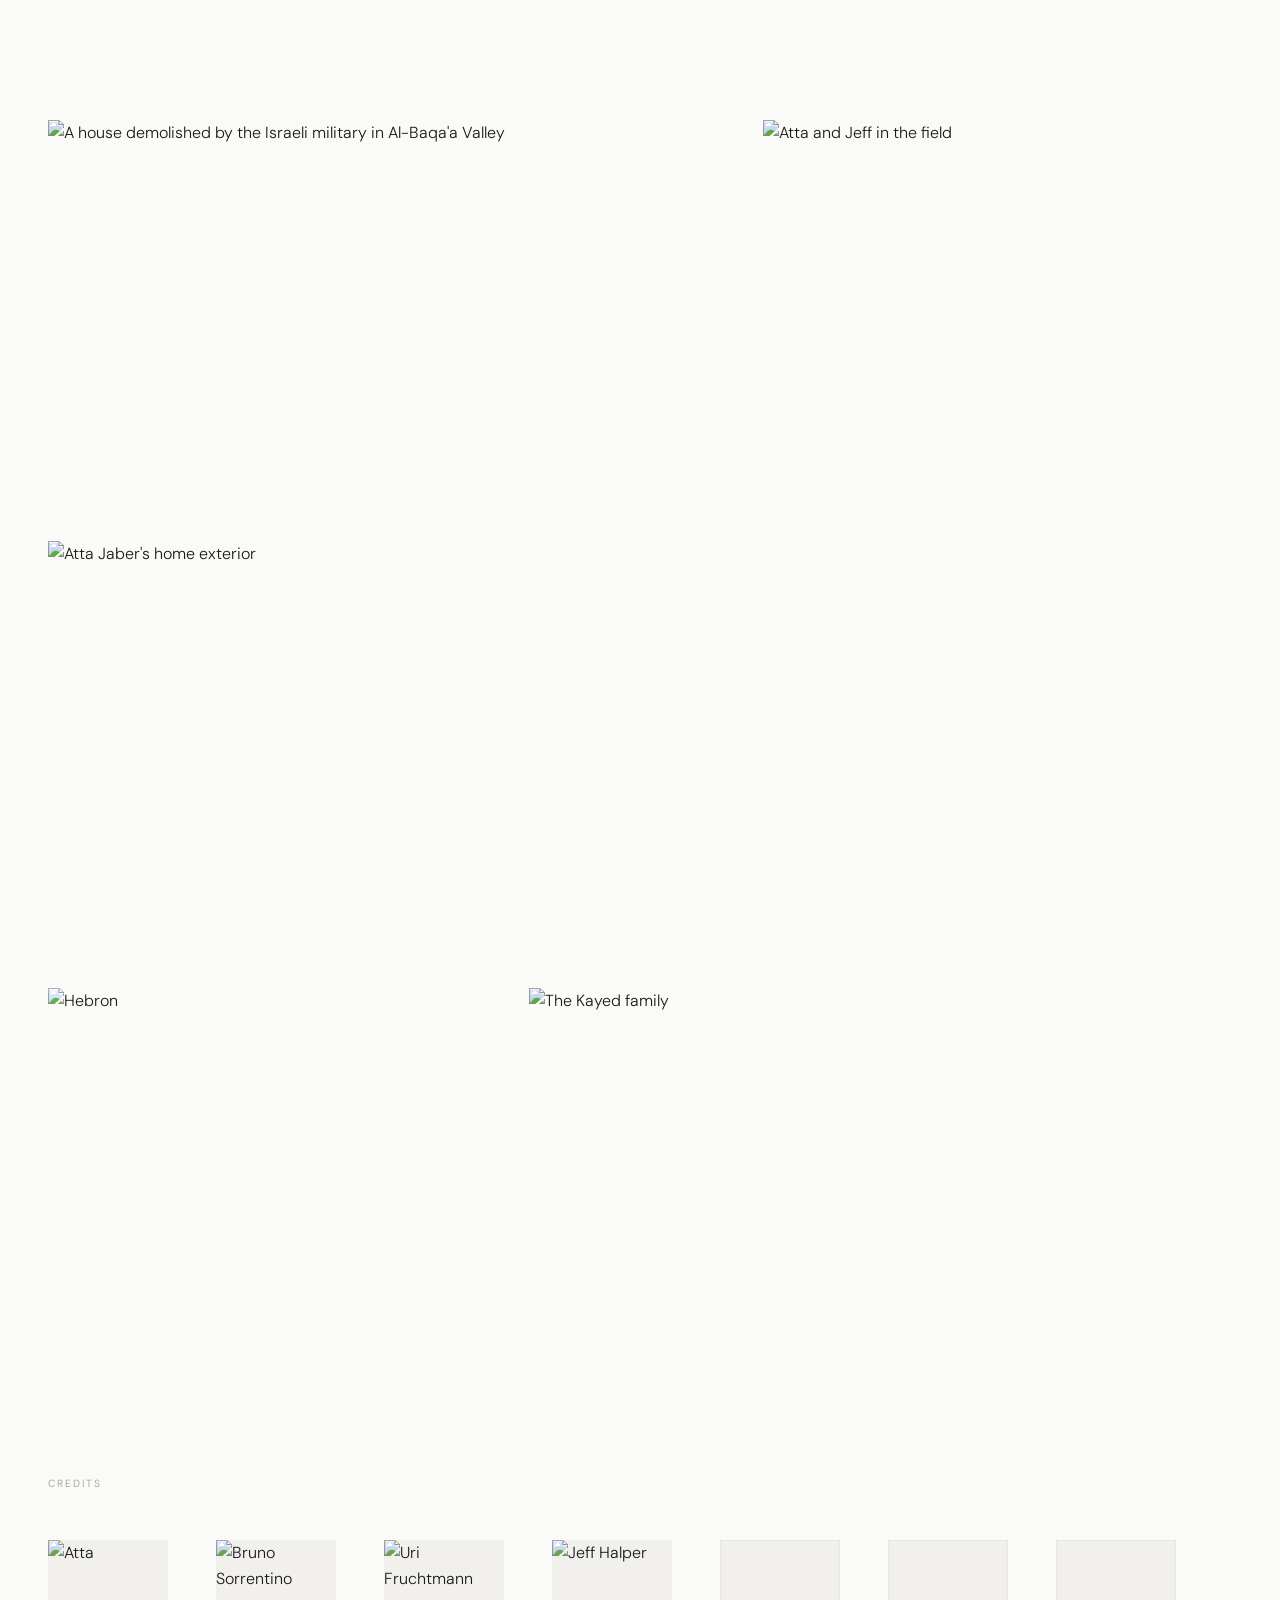
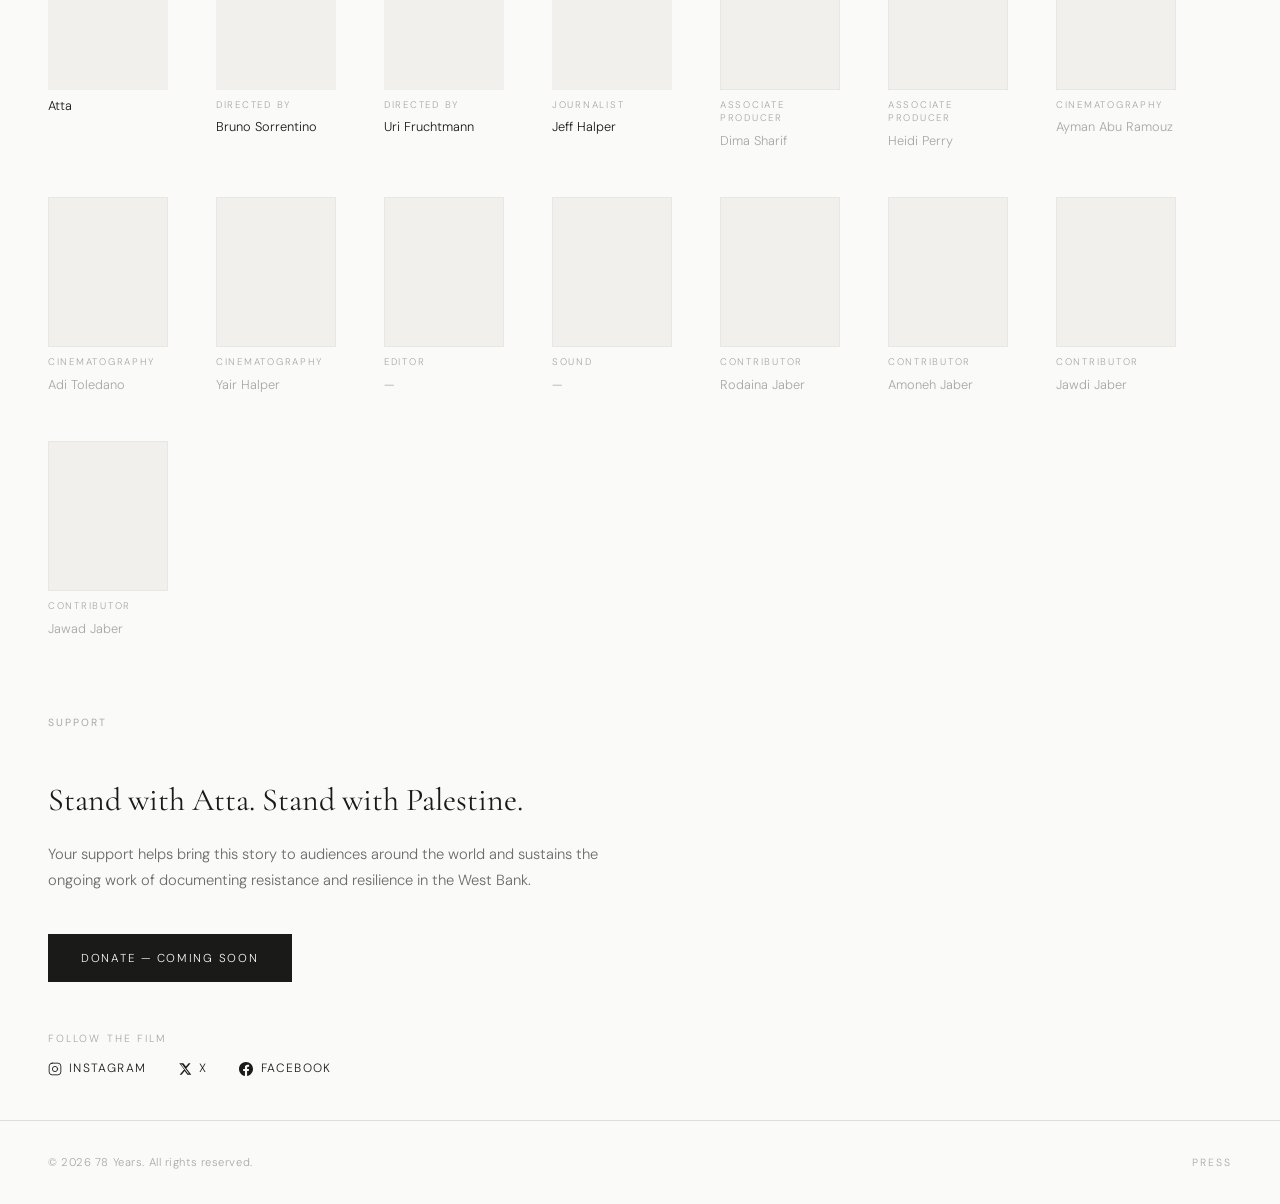
==== commit 6413fa98: "Rename nav Story label to Gallery across all languages" ====
--- a/index.html
+++ b/index.html
@@ -23,7 +23,7 @@
       </a>
       <div class="nav-links">
         <a href="#film" data-i18n="nav_film">Film</a>
-        <a href="#story" data-i18n="nav_story">Story</a>
+        <a href="#story" data-i18n="nav_story">Gallery</a>
         <a href="#credits" data-i18n="nav_credits">Credits</a>
         <a href="#support" data-i18n="nav_support">Support</a>
       </div>
@@ -41,7 +41,7 @@
     </div>
     <div class="nav-mobile">
       <a href="#film" data-i18n="nav_film">Film</a>
-      <a href="#story" data-i18n="nav_story">Story</a>
+      <a href="#story" data-i18n="nav_story">Gallery</a>
       <a href="#credits" data-i18n="nav_credits">Credits</a>
       <a href="#support" data-i18n="nav_support">Support</a>
       <div class="lang-switcher">
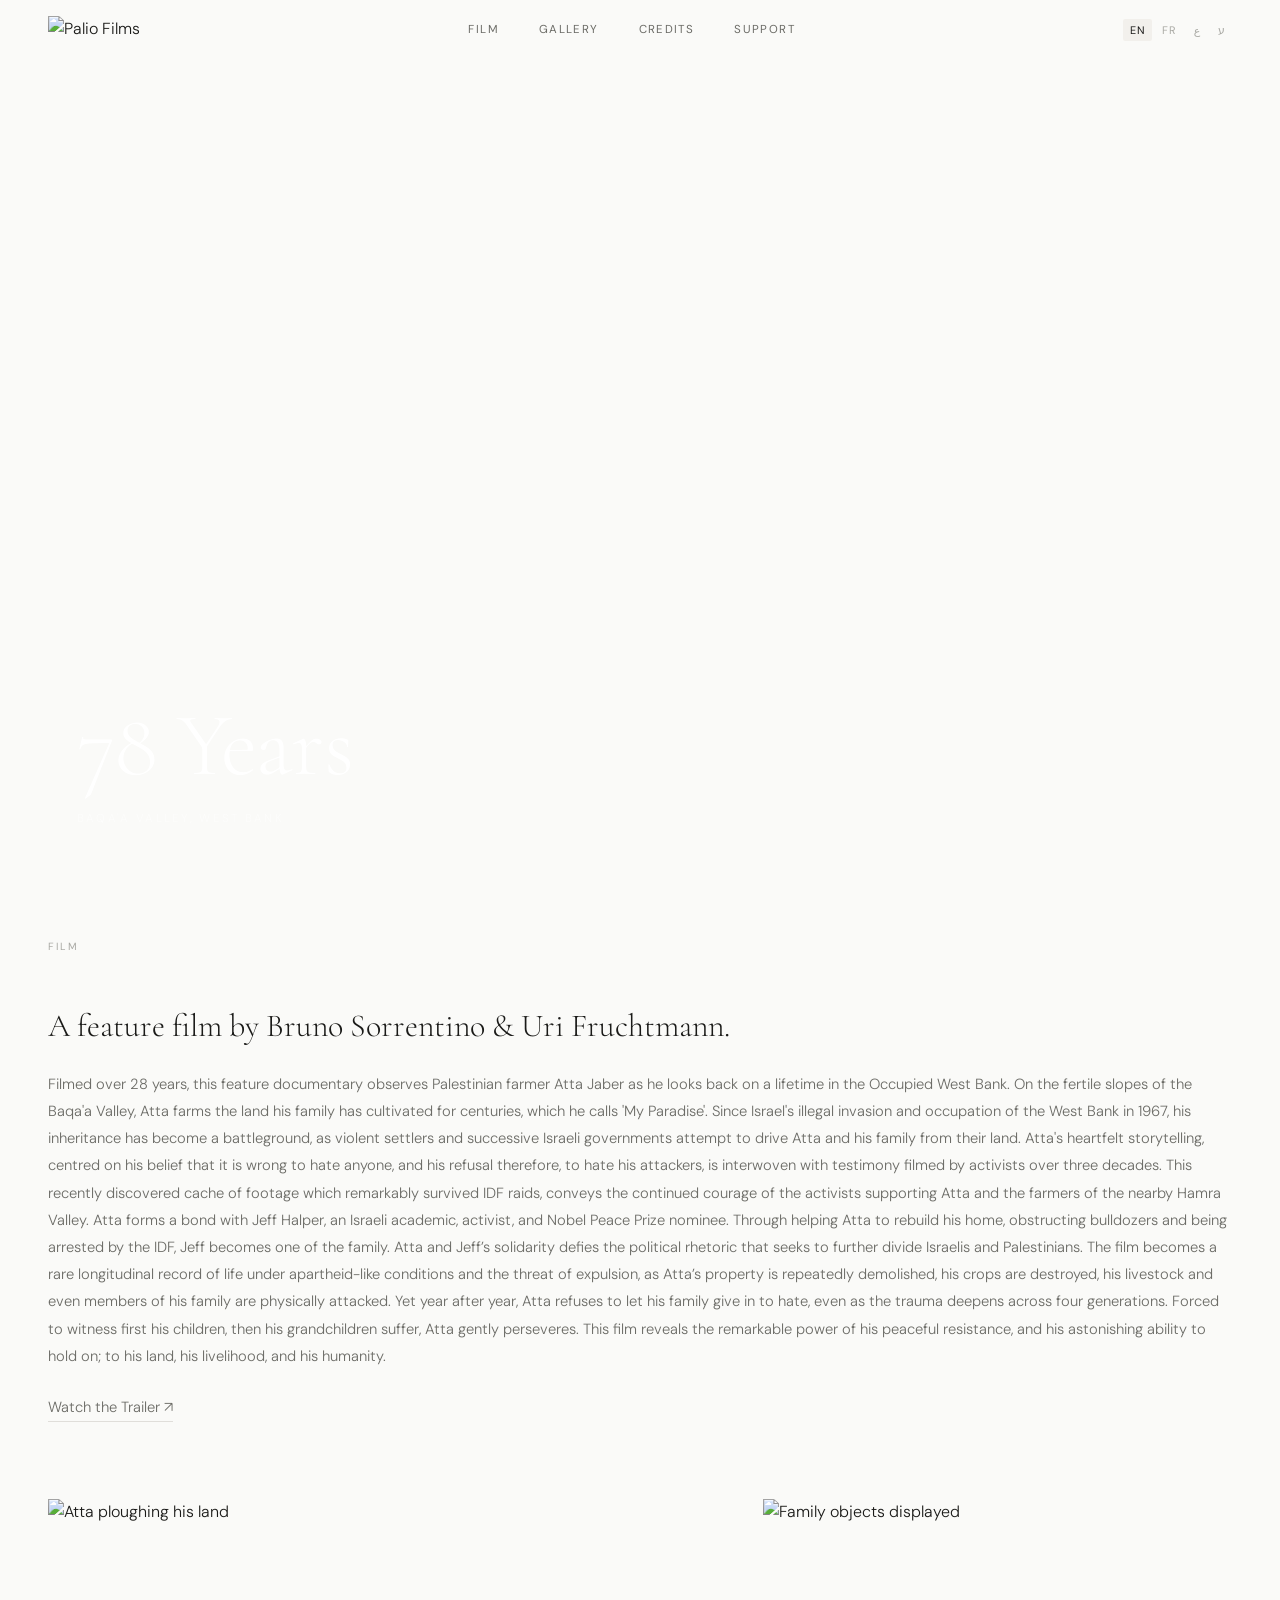
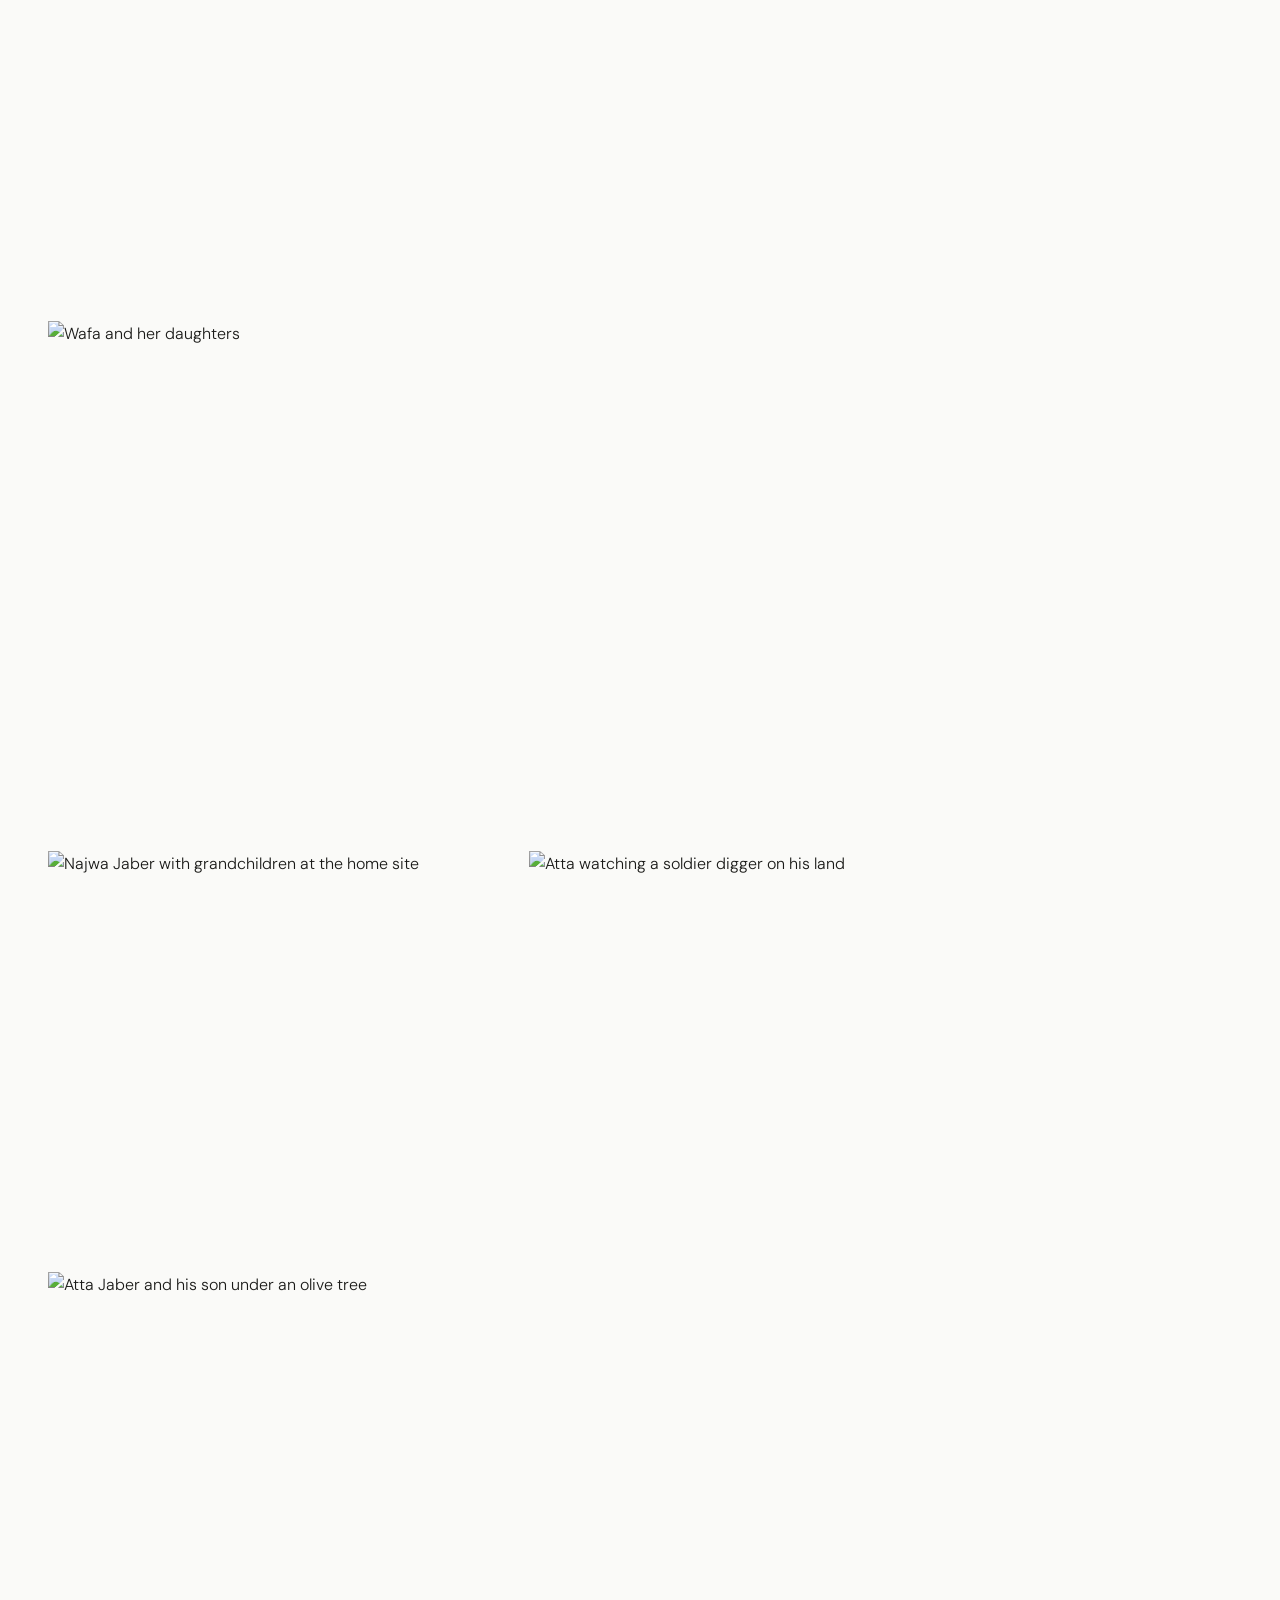
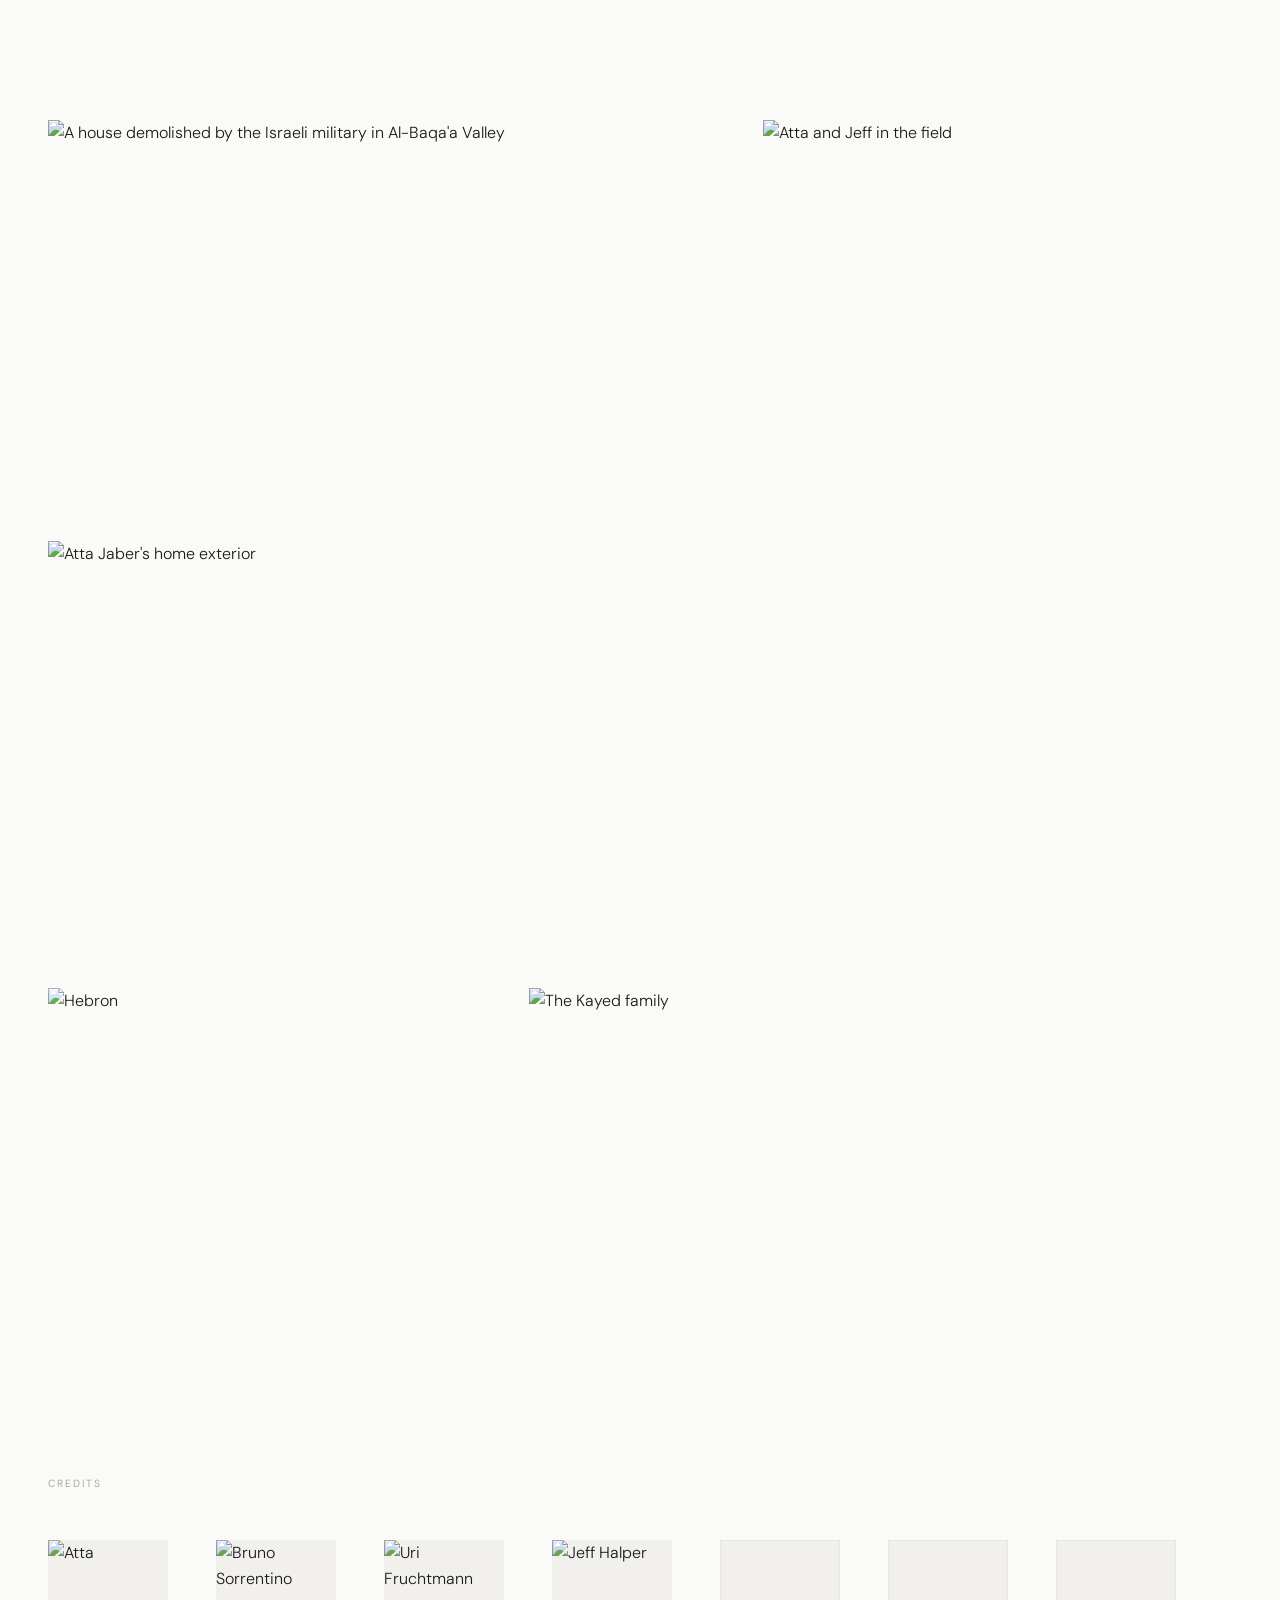
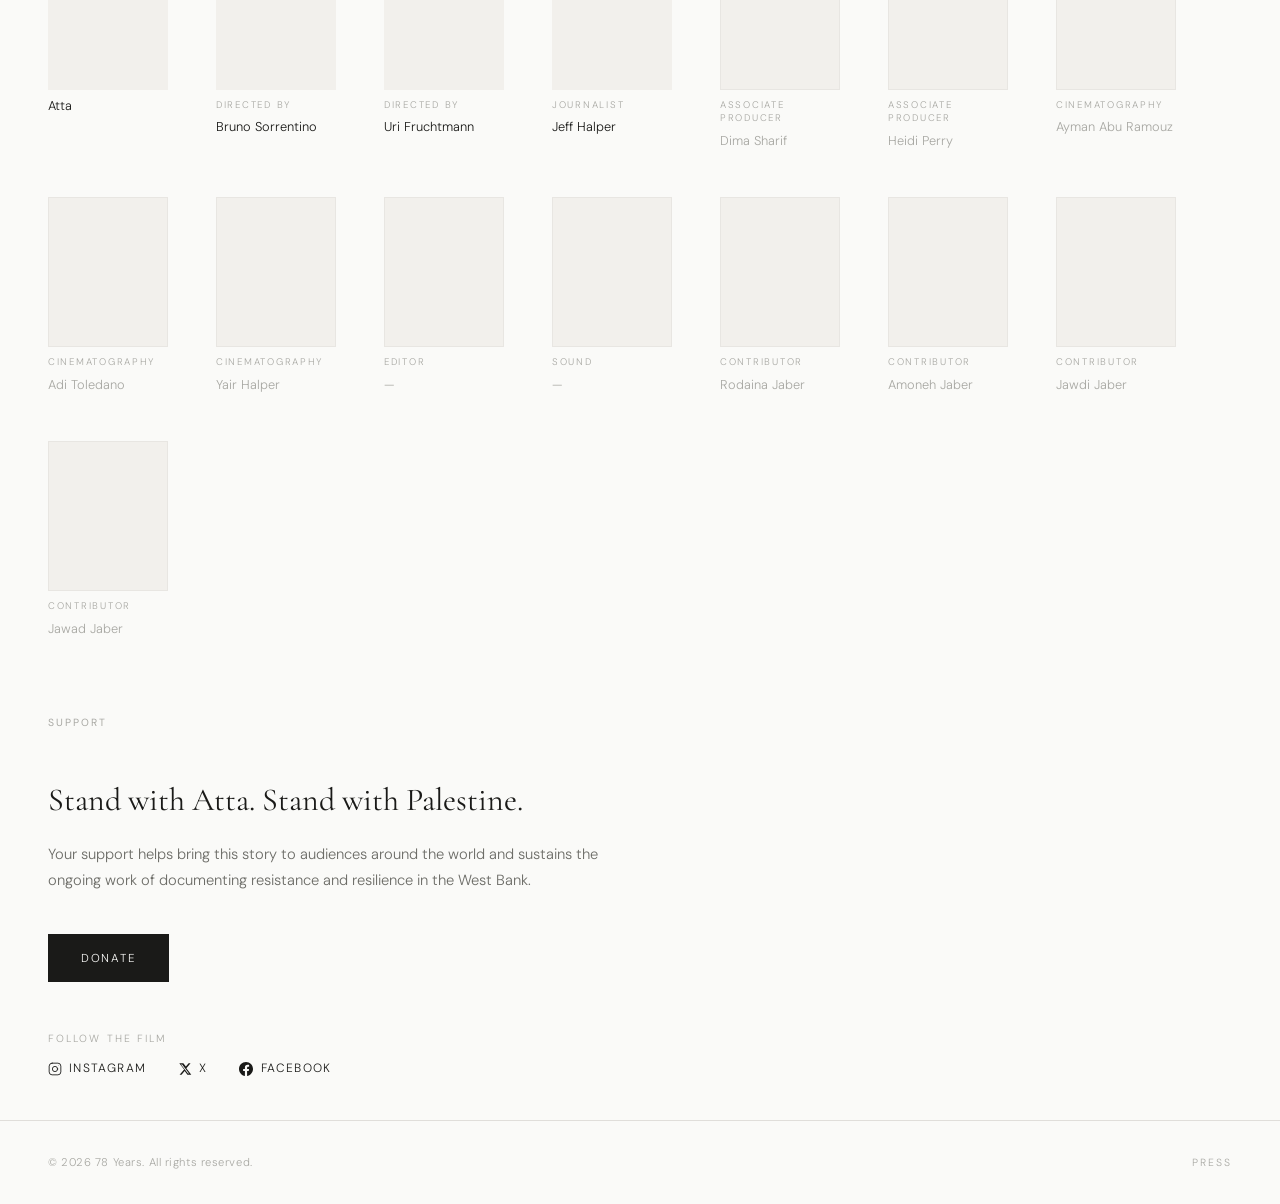
==== commit f90ba2bd: "Link donate button to icahd.org/donate, drop Coming Soon label" ====
--- a/index.html
+++ b/index.html
@@ -6,8 +6,9 @@
   <title>78 Years</title>
   <meta name="description" content="A feature film by Bruno Sorrentino & Uri Fruchtmann. The story of Atta Jaber — Palestinian farmer, Baqa'a Valley, West Bank." />
   <meta property="og:title" content="78 Years" />
-  <meta property="og:description" content="A feature film about 25 years of nonviolent resistance in the West Bank." />
+  <meta property="og:description" content="A feature film about 78 years of nonviolent resistance in the West Bank." />
   <meta property="og:image" content="assets/atta-son-olive-tree.jpg" />
+  <meta property="og:url" content="https://78years.com/" />
   <link rel="stylesheet" href="style.css" />
   <link rel="preconnect" href="https://fonts.googleapis.com" />
   <link rel="preconnect" href="https://fonts.gstatic.com" crossorigin />
@@ -302,7 +303,7 @@
       <div class="support-body">
         <p class="lead" data-i18n="support_lead">Stand with Atta. Stand with Palestine.</p>
         <p data-i18n="support_desc">Your support helps bring this story to audiences around the world and sustains the ongoing work of documenting resistance and resilience in the West Bank.</p>
-        <a href="#" class="btn-donate" data-i18n="support_btn">Donate — Coming Soon</a>
+        <a href="https://icahd.org/donate" target="_blank" rel="noopener" class="btn-donate" data-i18n="support_btn">Donate</a>
         <div class="social-links">
           <p class="social-label" data-i18n="social_follow">Follow the film</p>
           <div class="social-icons">
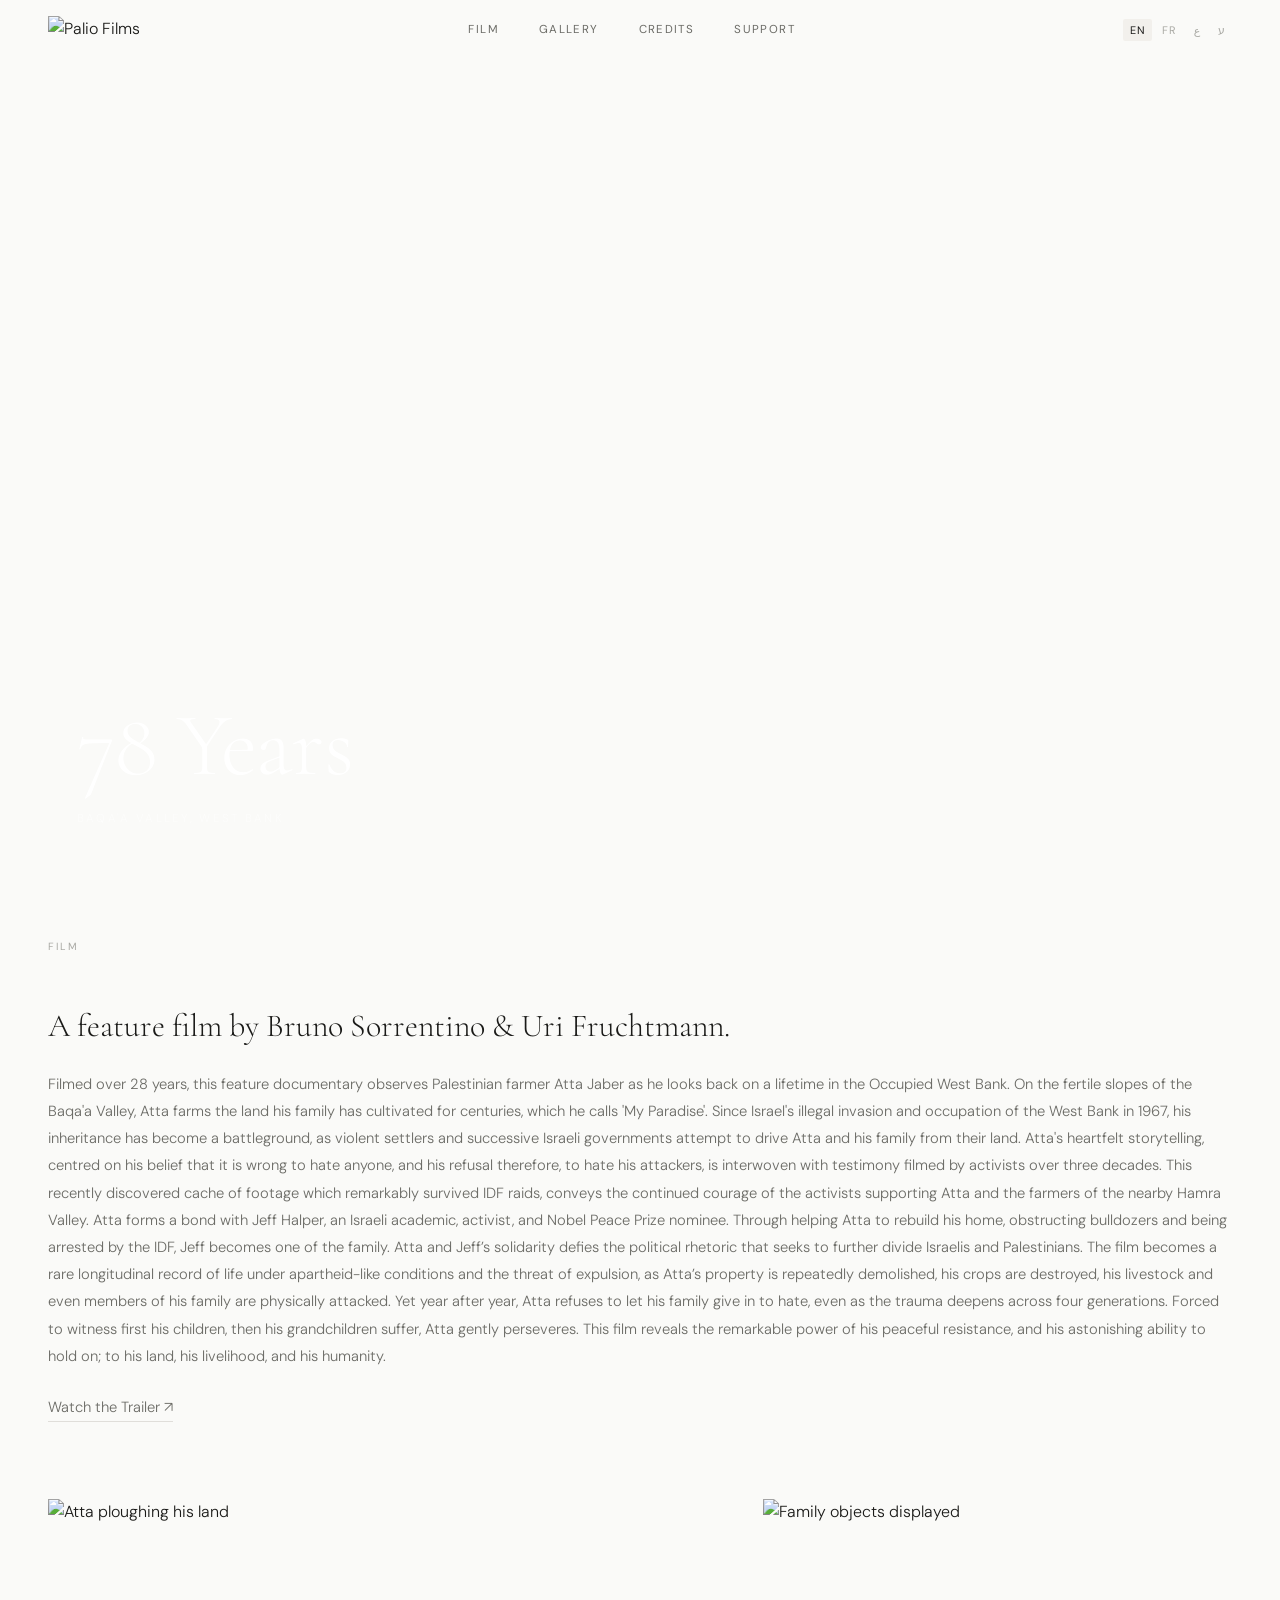
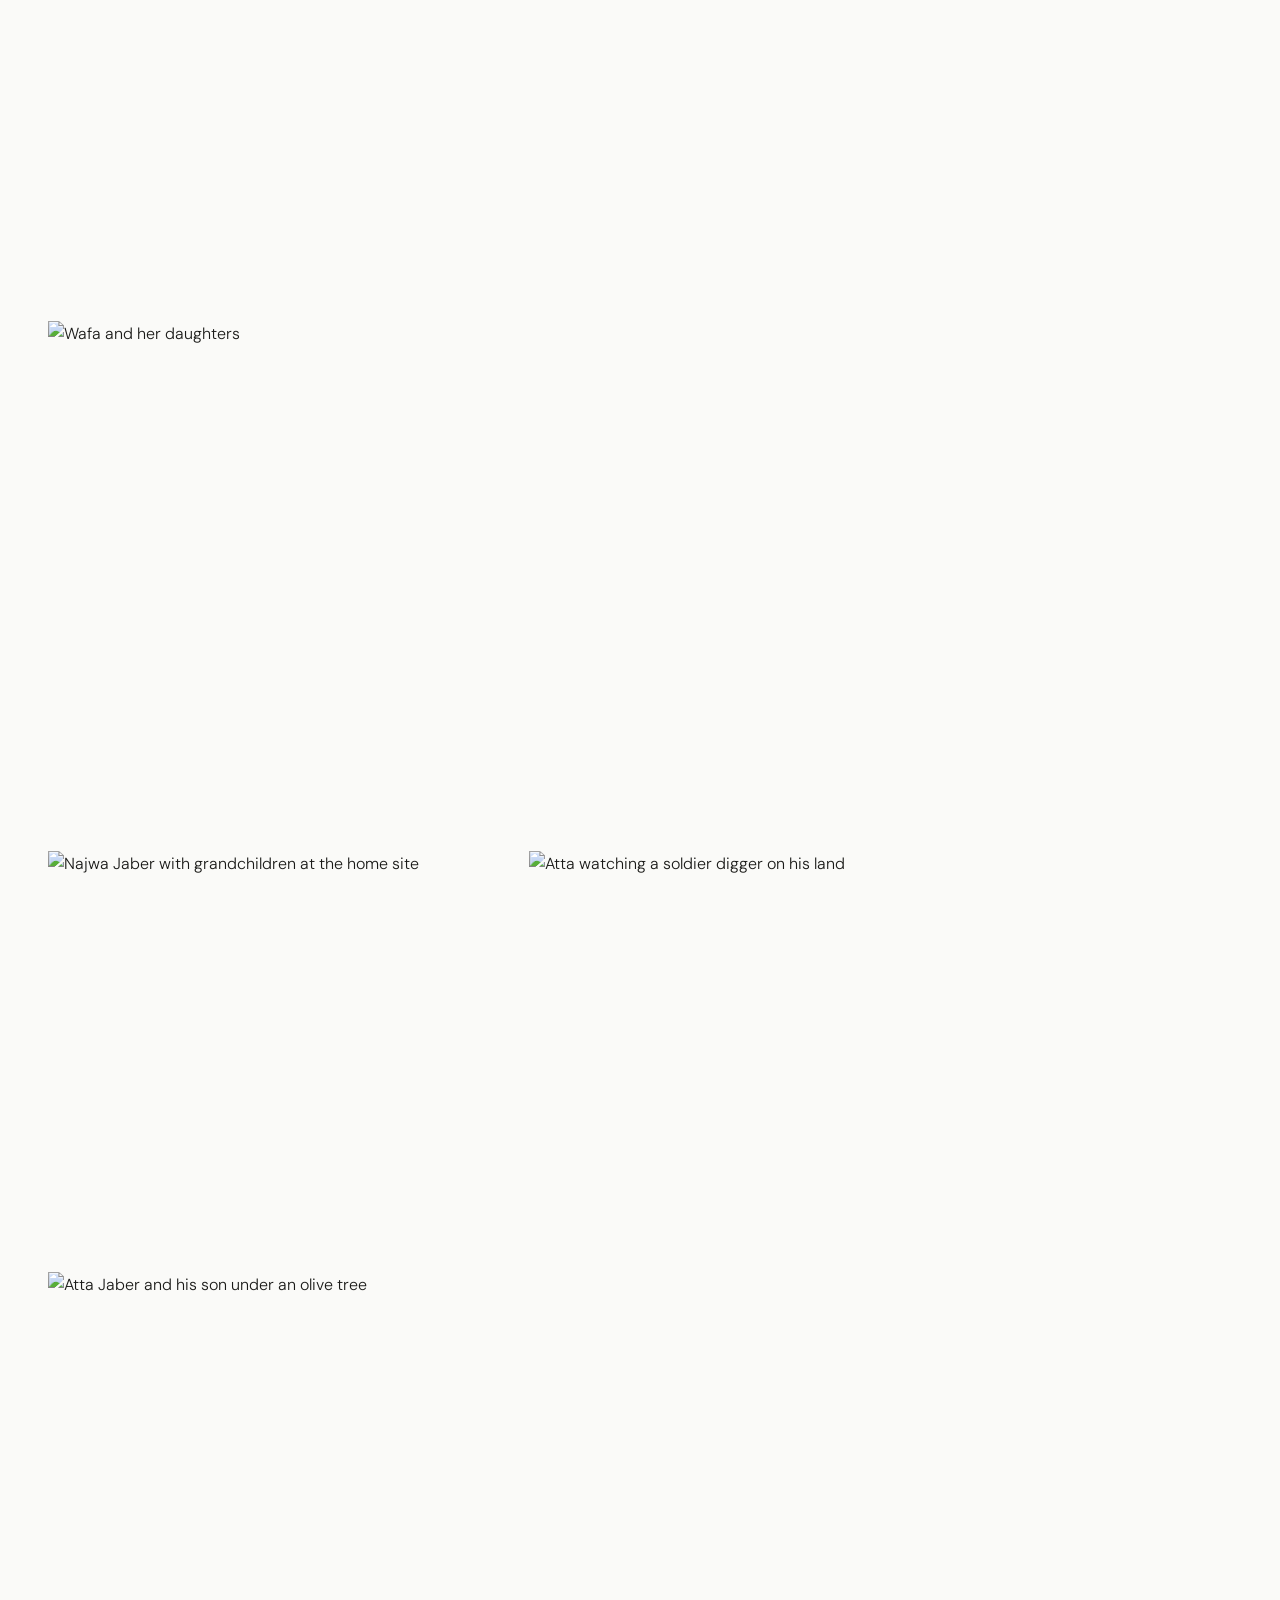
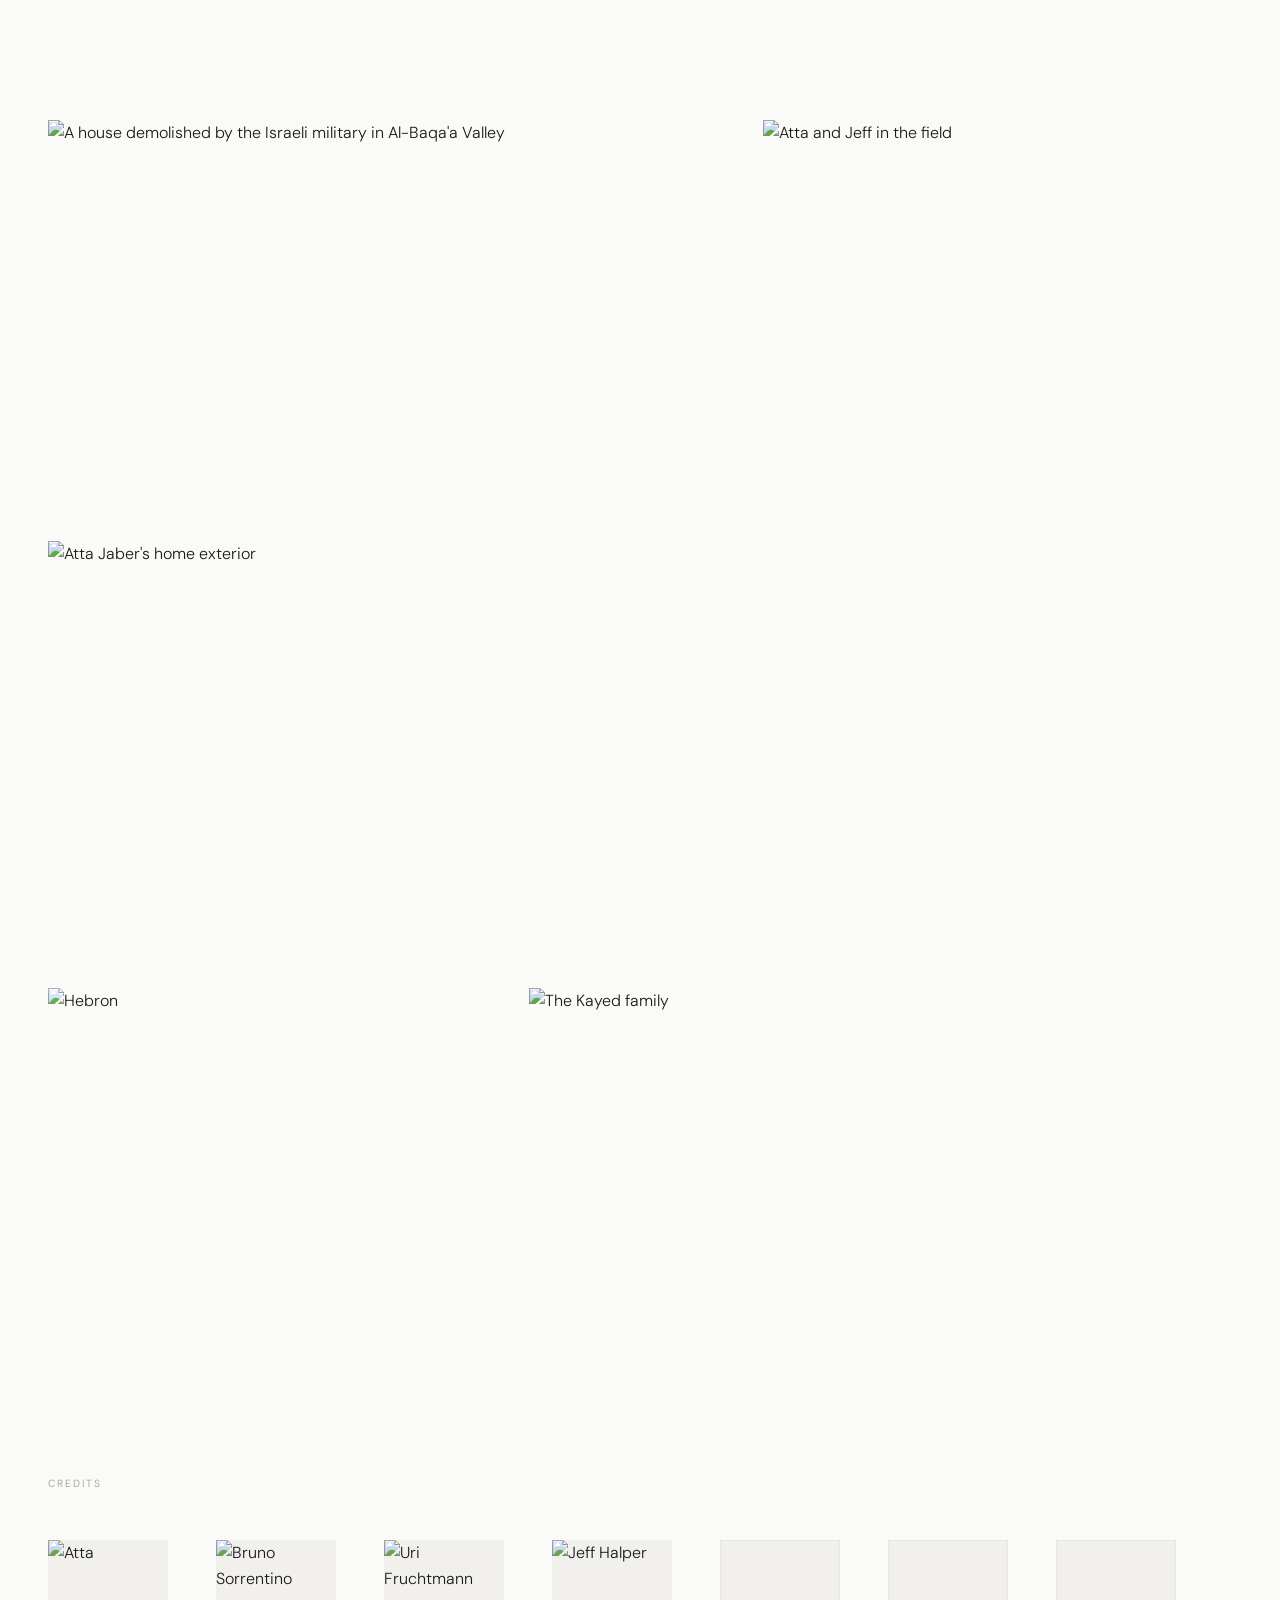
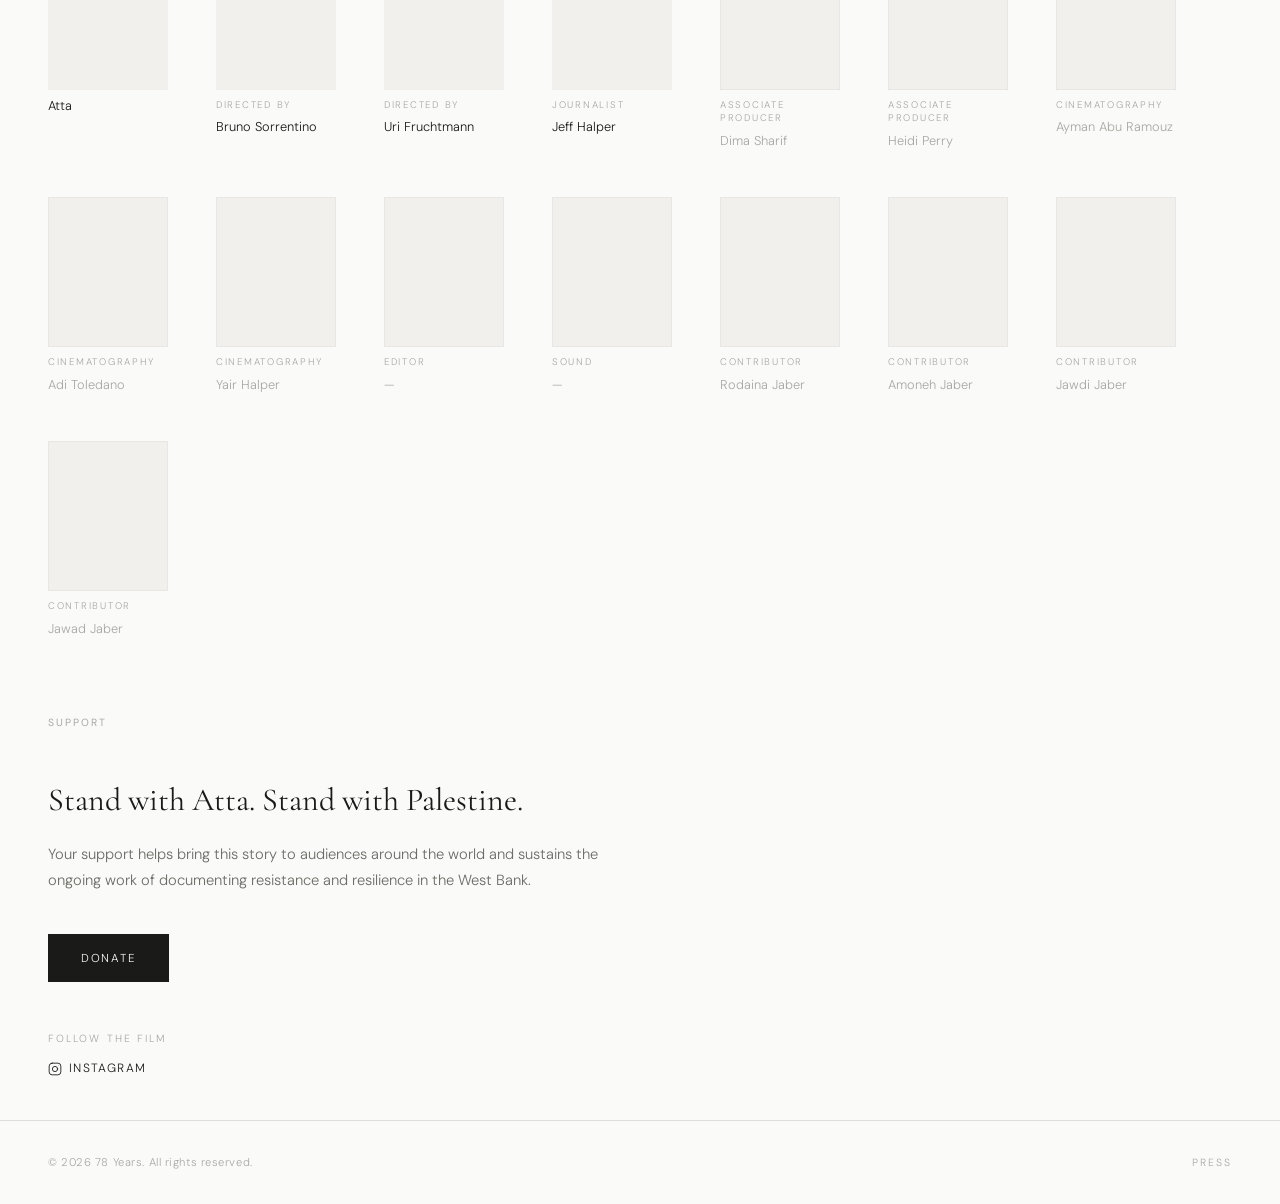
==== commit d5d32580: "Remove X and Facebook social links Leaves Instagram as the only follow link in the support section." ====
--- a/index.html
+++ b/index.html
@@ -311,14 +311,6 @@
               <svg class="social-icon" viewBox="0 0 24 24" fill="none" stroke="currentColor" stroke-width="1.5" stroke-linecap="round" stroke-linejoin="round" aria-hidden="true"><rect x="2" y="2" width="20" height="20" rx="5"/><circle cx="12" cy="12" r="4.5"/><circle cx="17.5" cy="6.5" r="0.5" fill="currentColor" stroke="none"/></svg>
               Instagram
             </a>
-            <a href="#" aria-label="X / Twitter" class="social-link">
-              <svg class="social-icon" viewBox="0 0 24 24" fill="currentColor" aria-hidden="true"><path d="M18.244 2.25h3.308l-7.227 8.26 8.502 11.24H16.17l-4.714-6.231-5.401 6.231H2.747l7.73-8.835L2.25 2.25h6.953l4.265 5.641zm-1.161 17.52h1.833L7.084 4.126H5.117z"/></svg>
-              X
-            </a>
-            <a href="#" aria-label="Facebook" class="social-link">
-              <svg class="social-icon" viewBox="0 0 24 24" fill="currentColor" aria-hidden="true"><path d="M24 12.073C24 5.446 18.627 0 12 0S0 5.446 0 12.073C0 18.1 4.388 23.094 10.125 24v-8.437H7.078v-3.49h3.047V9.413c0-3.007 1.792-4.668 4.533-4.668 1.312 0 2.686.235 2.686.235v2.953h-1.514c-1.491 0-1.956.927-1.956 1.877v2.253h3.328l-.532 3.49h-2.796V24C19.612 23.094 24 18.1 24 12.073z"/></svg>
-              Facebook
-            </a>
           </div>
         </div>
       </div>
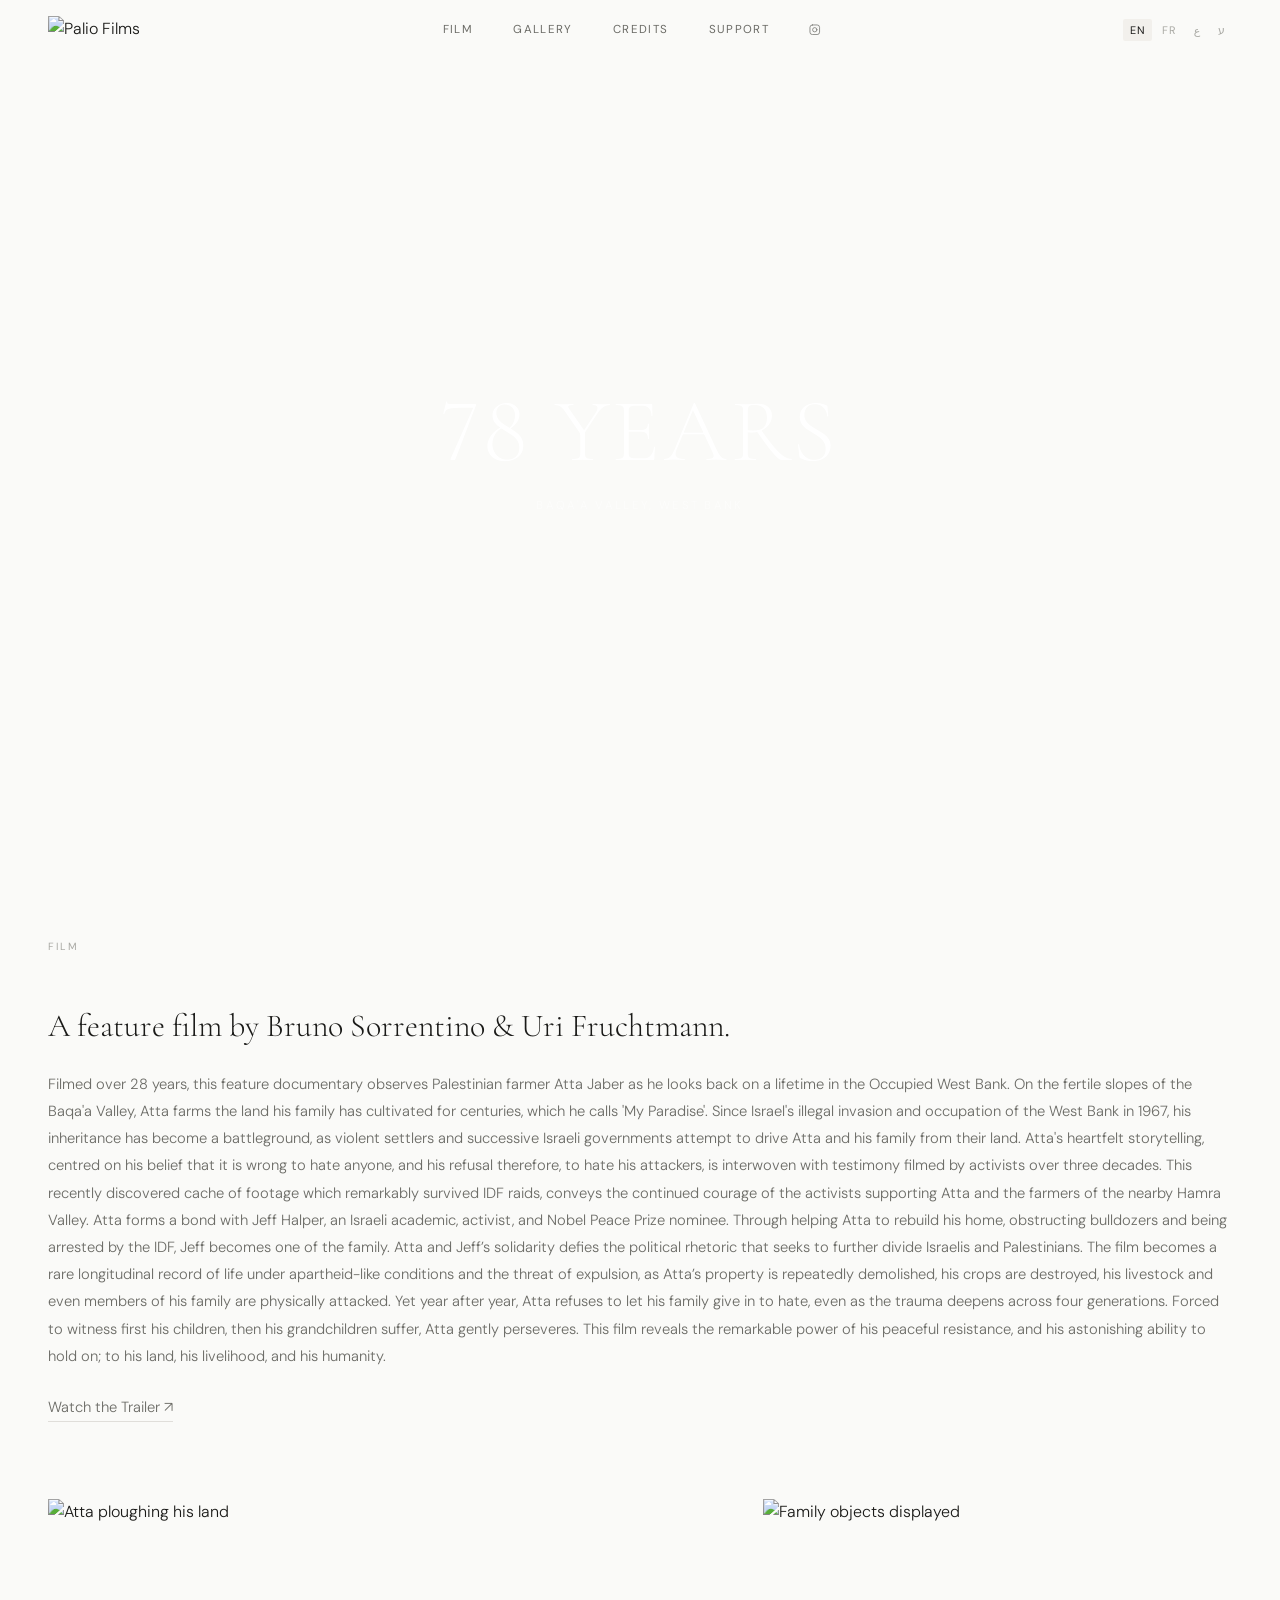
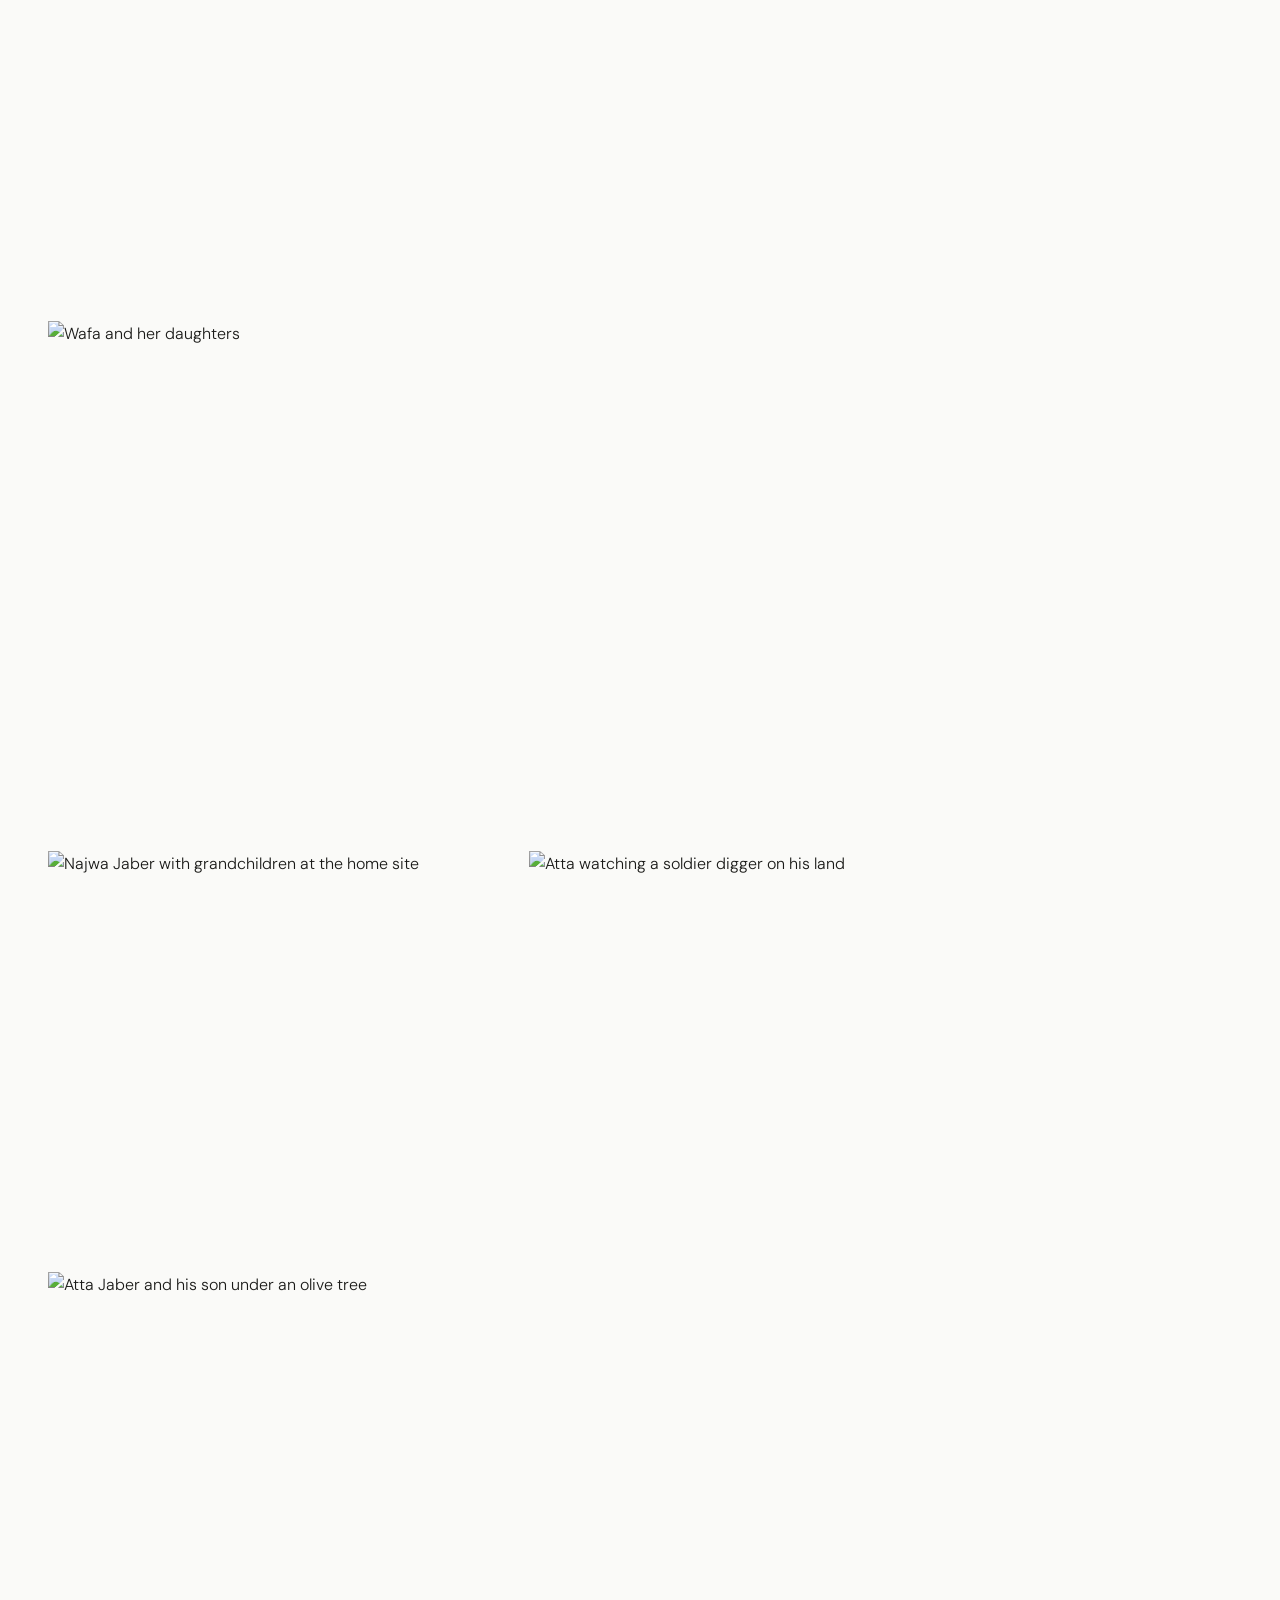
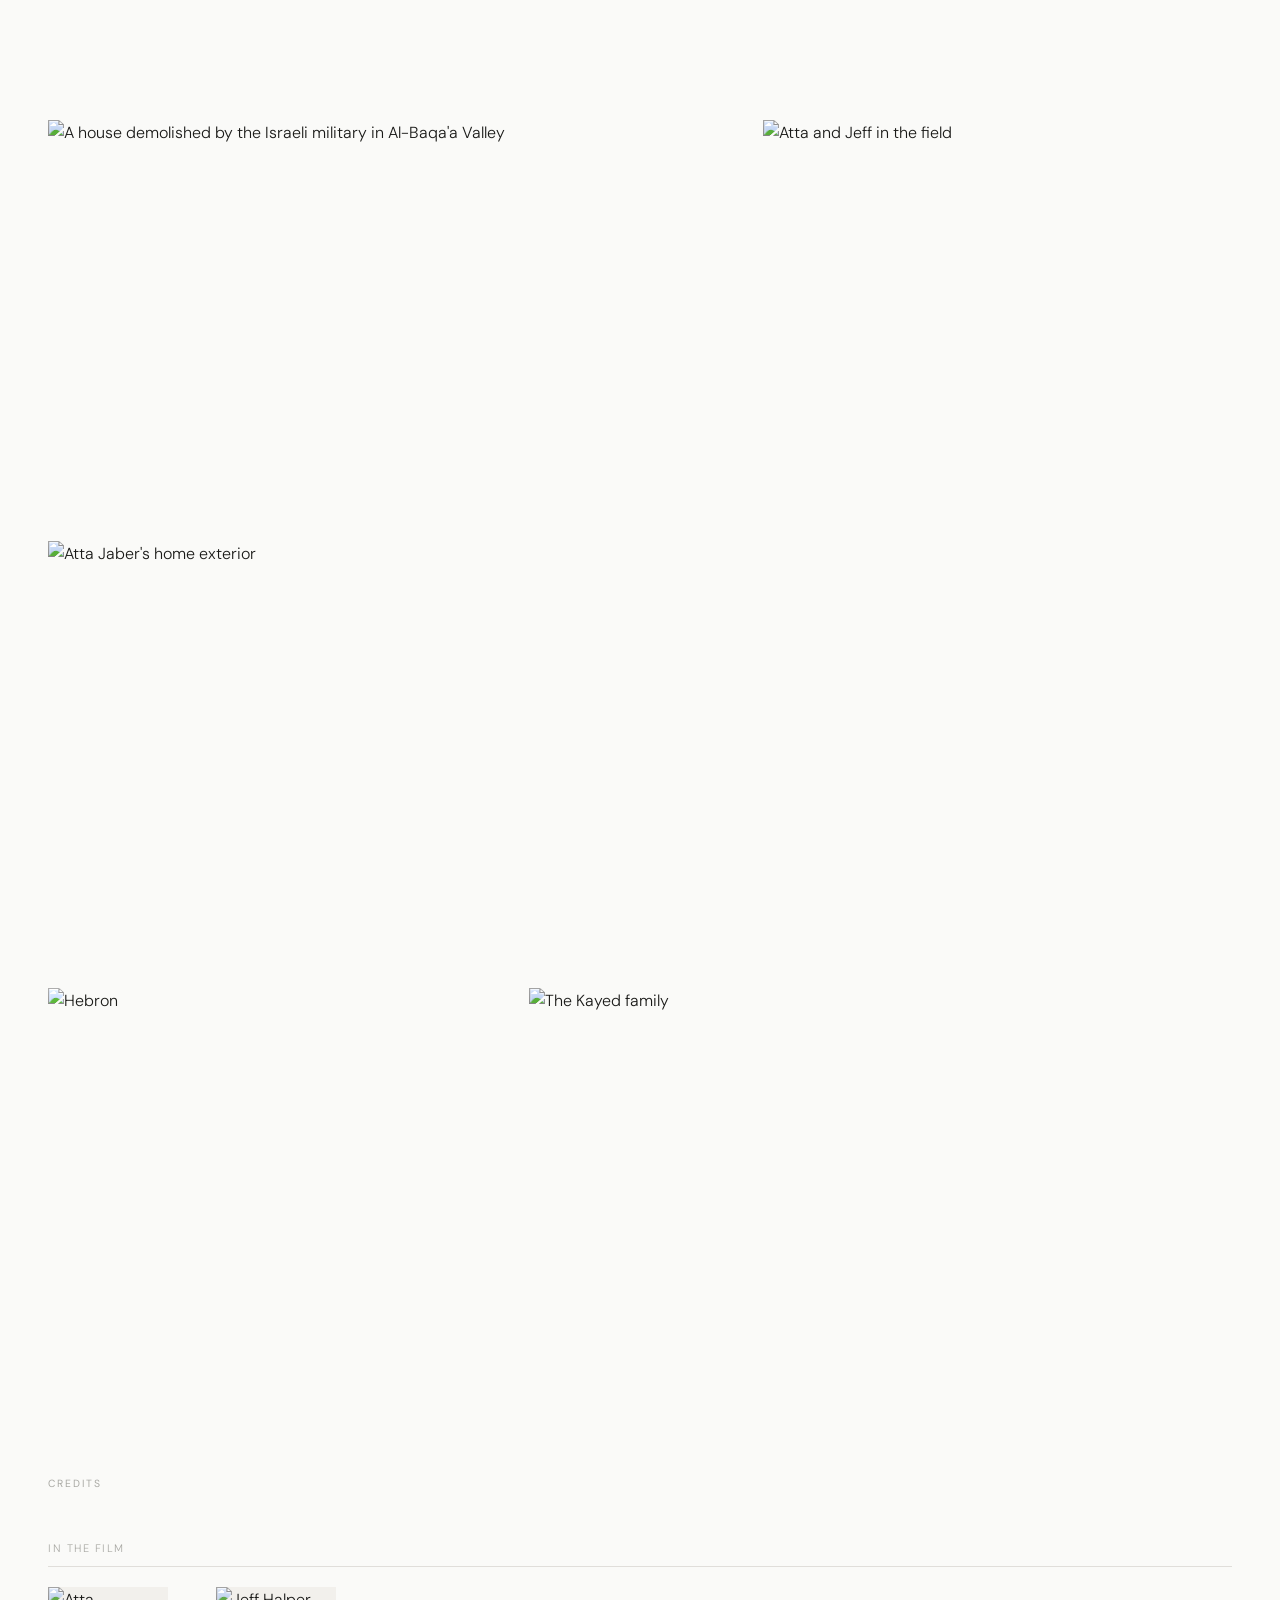
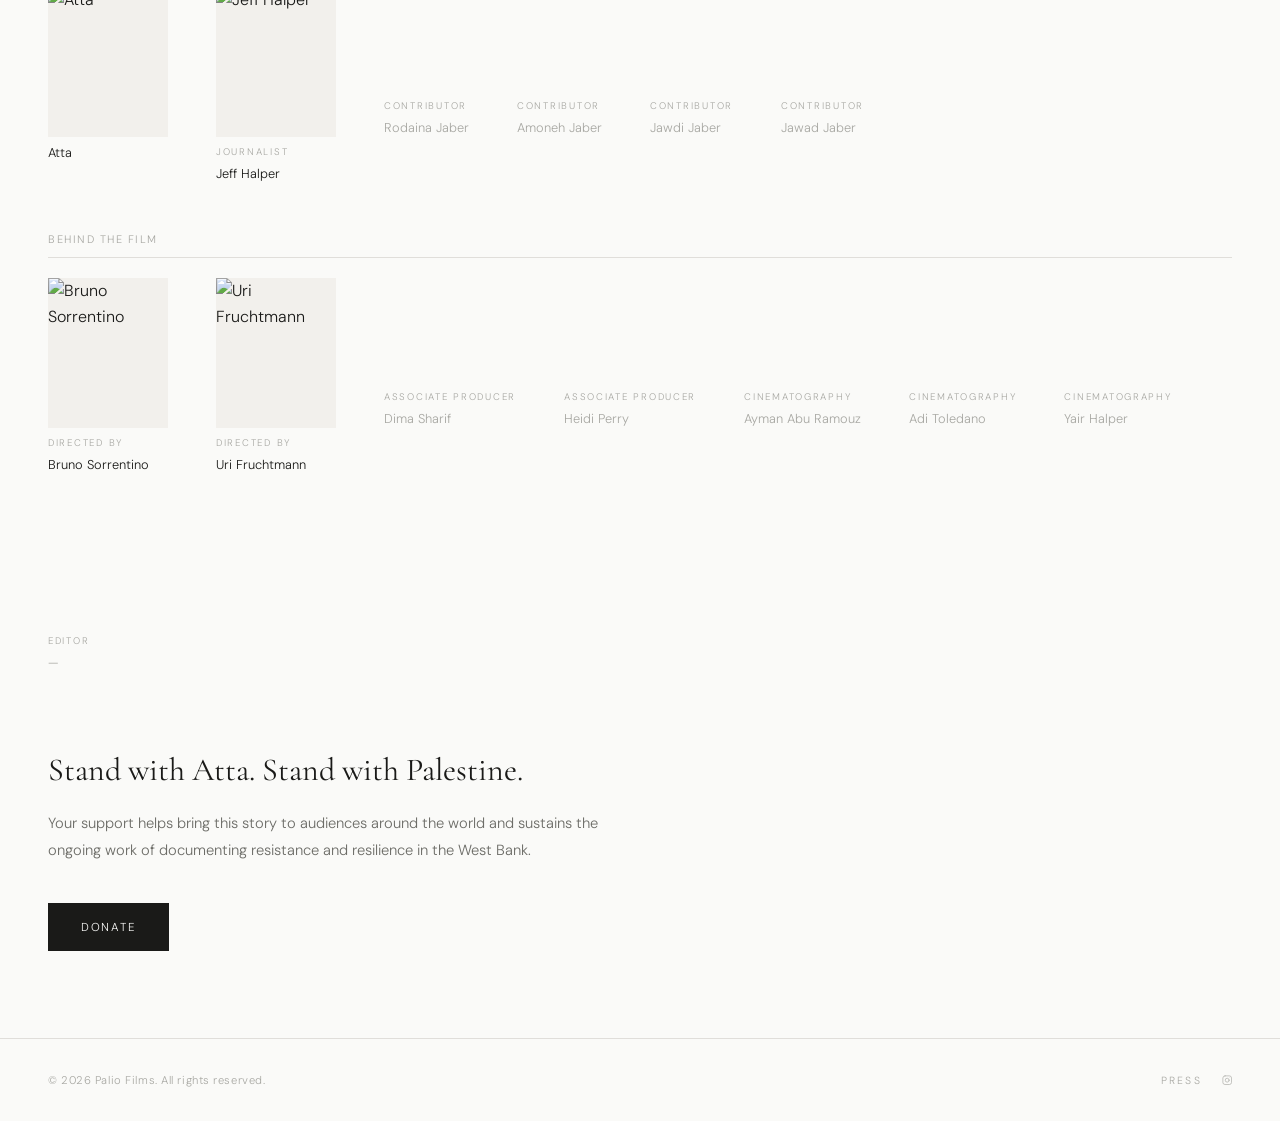
==== commit c1802d6a: "Restructure credits, hero title, and footer/nav social - Split credits into "In the Film" and "Behin" ====
--- a/index.html
+++ b/index.html
@@ -27,6 +27,9 @@
         <a href="#story" data-i18n="nav_story">Gallery</a>
         <a href="#credits" data-i18n="nav_credits">Credits</a>
         <a href="#support" data-i18n="nav_support">Support</a>
+        <a href="#" aria-label="Instagram" class="nav-social">
+          <svg class="social-icon" viewBox="0 0 24 24" fill="none" stroke="currentColor" stroke-width="1.5" stroke-linecap="round" stroke-linejoin="round" aria-hidden="true"><rect x="2" y="2" width="20" height="20" rx="5"/><circle cx="12" cy="12" r="4.5"/><circle cx="17.5" cy="6.5" r="0.5" fill="currentColor" stroke="none"/></svg>
+        </a>
       </div>
       <div class="nav-right">
         <div class="lang-switcher">
@@ -45,6 +48,9 @@
       <a href="#story" data-i18n="nav_story">Gallery</a>
       <a href="#credits" data-i18n="nav_credits">Credits</a>
       <a href="#support" data-i18n="nav_support">Support</a>
+      <a href="#" aria-label="Instagram" class="nav-social">
+        <svg class="social-icon" viewBox="0 0 24 24" fill="none" stroke="currentColor" stroke-width="1.5" stroke-linecap="round" stroke-linejoin="round" aria-hidden="true"><rect x="2" y="2" width="20" height="20" rx="5"/><circle cx="12" cy="12" r="4.5"/><circle cx="17.5" cy="6.5" r="0.5" fill="currentColor" stroke="none"/></svg>
+      </a>
       <div class="lang-switcher">
         <button class="lang-btn active" data-lang="en">EN</button>
         <button class="lang-btn" data-lang="fr">FR</button>
@@ -63,7 +69,7 @@
       </picture>
     </div>
     <div class="hero-text">
-      <h1 data-i18n="title">78 Years</h1>
+      <h1 data-i18n="title">78 YEARS</h1>
       <p class="hero-sub" data-i18n="hero_sub">Baqa'a Valley, West Bank</p>
     </div>
   </section>
@@ -194,133 +200,124 @@
   <section id="credits" class="section credits-section">
     <div class="section-inner">
       <div class="section-label" data-i18n="nav_credits">Credits</div>
-      <div class="credits-grid">
-        <!-- Atta -->
-        <div class="credit-person">
-          <div class="credit-photo">
-            <picture>
-              <source srcset="assets/credits/Atta.webp" type="image/webp" />
-              <img src="assets/credits/Atta.png" alt="Atta" loading="lazy" />
-            </picture>
-          </div>
-          <span class="credit-name">Atta</span>
-        </div>
-        <!-- Directors have photos -->
-        <div class="credit-person">
-          <div class="credit-photo">
-            <picture>
-              <source srcset="assets/credits/bruno-sorrentino.webp" type="image/webp" />
-              <img src="assets/credits/bruno-sorrentino.jpg" alt="Bruno Sorrentino" loading="lazy" />
-            </picture>
-          </div>
-          <span class="credit-role" data-i18n="credit_directed">Directed by</span>
-          <span class="credit-name">Bruno Sorrentino</span>
-        </div>
-        <div class="credit-person">
-          <div class="credit-photo">
-            <picture>
-              <source srcset="assets/credits/uri-fruchtmann.webp" type="image/webp" />
-              <img src="assets/credits/uri-fruchtmann.jpg" alt="Uri Fruchtmann" loading="lazy" />
-            </picture>
-          </div>
-          <span class="credit-role" data-i18n="credit_directed">Directed by</span>
-          <span class="credit-name">Uri Fruchtmann</span>
-        </div>
-        <div class="credit-person">
-          <div class="credit-photo">
-            <picture>
-              <source srcset="assets/credits/jeff-halper.webp" type="image/webp" />
-              <img src="assets/credits/jeff-halper.jpg" alt="Jeff Halper" loading="lazy" />
-            </picture>
-          </div>
-          <span class="credit-role" data-i18n="credit_journalist">Journalist</span>
-          <span class="credit-name">Jeff Halper</span>
-        </div>
-        <!-- Placeholder roles — no photo yet -->
-        <div class="credit-person no-photo">
-          <div class="credit-photo-placeholder"></div>
-          <span class="credit-role" data-i18n="credit_associate_producer">Associate Producer</span>
-          <span class="credit-name">Dima Sharif</span>
-        </div>
-        <div class="credit-person no-photo">
-          <div class="credit-photo-placeholder"></div>
-          <span class="credit-role" data-i18n="credit_associate_producer">Associate Producer</span>
-          <span class="credit-name">Heidi Perry</span>
-        </div>
-        <div class="credit-person no-photo">
-          <div class="credit-photo-placeholder"></div>
-          <span class="credit-role" data-i18n="credit_cinematography">Cinematography</span>
-          <span class="credit-name">Ayman Abu Ramouz</span>
-        </div>
-        <div class="credit-person no-photo">
-          <div class="credit-photo-placeholder"></div>
-          <span class="credit-role" data-i18n="credit_cinematography">Cinematography</span>
-          <span class="credit-name">Adi Toledano</span>
-        </div>
-        <div class="credit-person no-photo">
-          <div class="credit-photo-placeholder"></div>
-          <span class="credit-role" data-i18n="credit_cinematography">Cinematography</span>
-          <span class="credit-name">Yair Halper</span>
-        </div>
-        <div class="credit-person no-photo">
-          <div class="credit-photo-placeholder"></div>
-          <span class="credit-role" data-i18n="credit_editor">Editor</span>
-          <span class="credit-name">—</span>
-        </div>
-        <div class="credit-person no-photo">
-          <div class="credit-photo-placeholder"></div>
-          <span class="credit-role" data-i18n="credit_sound">Sound</span>
-          <span class="credit-name">—</span>
-        </div>
-        <div class="credit-person no-photo">
-          <div class="credit-photo-placeholder"></div>
-          <span class="credit-role" data-i18n="credit_contributor">Contributor</span>
-          <span class="credit-name">Rodaina Jaber</span>
-        </div>
-        <div class="credit-person no-photo">
-          <div class="credit-photo-placeholder"></div>
-          <span class="credit-role" data-i18n="credit_contributor">Contributor</span>
-          <span class="credit-name">Amoneh Jaber</span>
-        </div>
-        <div class="credit-person no-photo">
-          <div class="credit-photo-placeholder"></div>
-          <span class="credit-role" data-i18n="credit_contributor">Contributor</span>
-          <span class="credit-name">Jawdi Jaber</span>
-        </div>
-        <div class="credit-person no-photo">
-          <div class="credit-photo-placeholder"></div>
-          <span class="credit-role" data-i18n="credit_contributor">Contributor</span>
-          <span class="credit-name">Jawad Jaber</span>
-        </div>
-      </div>
+
+      <div class="credits-group">
+        <div class="credits-subhead" data-i18n="credits_in_film">In the Film</div>
+        <div class="credits-grid">
+          <!-- Atta -->
+          <div class="credit-person">
+            <div class="credit-photo">
+              <picture>
+                <source srcset="assets/credits/Atta.webp" type="image/webp" />
+                <img src="assets/credits/Atta.png" alt="Atta" loading="lazy" />
+              </picture>
+            </div>
+            <span class="credit-name">Atta</span>
+          </div>
+          <div class="credit-person">
+            <div class="credit-photo">
+              <picture>
+                <source srcset="assets/credits/jeff-halper.webp" type="image/webp" />
+                <img src="assets/credits/jeff-halper.jpg" alt="Jeff Halper" loading="lazy" />
+              </picture>
+            </div>
+            <span class="credit-role" data-i18n="credit_journalist">Journalist</span>
+            <span class="credit-name">Jeff Halper</span>
+          </div>
+          <div class="credit-person no-photo">
+            <span class="credit-role" data-i18n="credit_contributor">Contributor</span>
+            <span class="credit-name">Rodaina Jaber</span>
+          </div>
+          <div class="credit-person no-photo">
+            <span class="credit-role" data-i18n="credit_contributor">Contributor</span>
+            <span class="credit-name">Amoneh Jaber</span>
+          </div>
+          <div class="credit-person no-photo">
+            <span class="credit-role" data-i18n="credit_contributor">Contributor</span>
+            <span class="credit-name">Jawdi Jaber</span>
+          </div>
+          <div class="credit-person no-photo">
+            <span class="credit-role" data-i18n="credit_contributor">Contributor</span>
+            <span class="credit-name">Jawad Jaber</span>
+          </div>
+        </div>
+      </div>
+
+      <div class="credits-group">
+        <div class="credits-subhead" data-i18n="credits_behind_film">Behind the Film</div>
+        <div class="credits-grid">
+          <!-- Directors have photos -->
+          <div class="credit-person">
+            <div class="credit-photo">
+              <picture>
+                <source srcset="assets/credits/bruno-sorrentino.webp" type="image/webp" />
+                <img src="assets/credits/bruno-sorrentino.jpg" alt="Bruno Sorrentino" loading="lazy" />
+              </picture>
+            </div>
+            <span class="credit-role" data-i18n="credit_directed">Directed by</span>
+            <span class="credit-name">Bruno Sorrentino</span>
+          </div>
+          <div class="credit-person">
+            <div class="credit-photo">
+              <picture>
+                <source srcset="assets/credits/uri-fruchtmann.webp" type="image/webp" />
+                <img src="assets/credits/uri-fruchtmann.jpg" alt="Uri Fruchtmann" loading="lazy" />
+              </picture>
+            </div>
+            <span class="credit-role" data-i18n="credit_directed">Directed by</span>
+            <span class="credit-name">Uri Fruchtmann</span>
+          </div>
+          <!-- Roles without a portrait — name and title only -->
+          <div class="credit-person no-photo">
+            <span class="credit-role" data-i18n="credit_associate_producer">Associate Producer</span>
+            <span class="credit-name">Dima Sharif</span>
+          </div>
+          <div class="credit-person no-photo">
+            <span class="credit-role" data-i18n="credit_associate_producer">Associate Producer</span>
+            <span class="credit-name">Heidi Perry</span>
+          </div>
+          <div class="credit-person no-photo">
+            <span class="credit-role" data-i18n="credit_cinematography">Cinematography</span>
+            <span class="credit-name">Ayman Abu Ramouz</span>
+          </div>
+          <div class="credit-person no-photo">
+            <span class="credit-role" data-i18n="credit_cinematography">Cinematography</span>
+            <span class="credit-name">Adi Toledano</span>
+          </div>
+          <div class="credit-person no-photo">
+            <span class="credit-role" data-i18n="credit_cinematography">Cinematography</span>
+            <span class="credit-name">Yair Halper</span>
+          </div>
+          <div class="credit-person no-photo">
+            <span class="credit-role" data-i18n="credit_editor">Editor</span>
+            <span class="credit-name">—</span>
+          </div>
+        </div>
+      </div>
+
     </div>
   </section>
 
   <!-- SUPPORT / DONATE -->
   <section id="support" class="section support-section">
     <div class="section-inner">
-      <div class="section-label" data-i18n="nav_support">Support</div>
       <div class="support-body">
         <p class="lead" data-i18n="support_lead">Stand with Atta. Stand with Palestine.</p>
         <p data-i18n="support_desc">Your support helps bring this story to audiences around the world and sustains the ongoing work of documenting resistance and resilience in the West Bank.</p>
         <a href="https://icahd.org/donate" target="_blank" rel="noopener" class="btn-donate" data-i18n="support_btn">Donate</a>
-        <div class="social-links">
-          <p class="social-label" data-i18n="social_follow">Follow the film</p>
-          <div class="social-icons">
-            <a href="#" aria-label="Instagram" class="social-link">
-              <svg class="social-icon" viewBox="0 0 24 24" fill="none" stroke="currentColor" stroke-width="1.5" stroke-linecap="round" stroke-linejoin="round" aria-hidden="true"><rect x="2" y="2" width="20" height="20" rx="5"/><circle cx="12" cy="12" r="4.5"/><circle cx="17.5" cy="6.5" r="0.5" fill="currentColor" stroke="none"/></svg>
-              Instagram
-            </a>
-          </div>
-        </div>
       </div>
     </div>
   </section>
 
   <!-- FOOTER -->
   <footer class="footer">
-    <p data-i18n="footer">&copy; 2026 78 Years. All rights reserved.</p>
-    <a href="press.html" class="footer-press" data-i18n="footer_press">Press</a>
+    <p data-i18n="footer">&copy; 2026 Palio Films. All rights reserved.</p>
+    <div class="footer-right">
+      <a href="press.html" class="footer-press" data-i18n="footer_press">Press</a>
+      <a href="#" aria-label="Instagram" class="footer-social">
+        <svg class="social-icon" viewBox="0 0 24 24" fill="none" stroke="currentColor" stroke-width="1.5" stroke-linecap="round" stroke-linejoin="round" aria-hidden="true"><rect x="2" y="2" width="20" height="20" rx="5"/><circle cx="12" cy="12" r="4.5"/><circle cx="17.5" cy="6.5" r="0.5" fill="currentColor" stroke="none"/></svg>
+      </a>
+    </div>
   </footer>
 
   <script src="main.js"></script>
--- a/style.css
+++ b/style.css
@@ -86,6 +86,7 @@
 
 .nav-links {
   display: flex;
+  align-items: center;
   gap: 2.5rem;
 }
 
@@ -99,6 +100,20 @@
 }
 
 .nav-links a:hover { color: var(--ink); }
+
+.nav-social {
+  display: inline-flex;
+  align-items: center;
+  color: var(--ink-light);
+  transition: color 0.2s;
+}
+
+.nav-social:hover { color: var(--ink); }
+
+.nav-social .social-icon {
+  width: 0.72rem;
+  height: 0.72rem;
+}
 
 .nav-right {
   display: flex;
@@ -193,9 +208,11 @@
 .hero-text {
   position: relative;
   z-index: 2;
-  align-self: flex-end;
-  padding: 0 clamp(1.25rem, 6vw, 5rem) clamp(3rem, 8vh, 6rem);
+  align-self: center;
+  justify-self: center;
+  padding: 0 clamp(1.25rem, 6vw, 5rem);
   max-width: 680px;
+  text-align: center;
 }
 
 .hero-text h1 {
@@ -204,7 +221,9 @@
   font-weight: 300;
   line-height: 1.05;
   color: #fff;
-  letter-spacing: -0.01em;
+  letter-spacing: 0.04em;
+  text-transform: uppercase;
+  font-variant-numeric: lining-nums;
 }
 
 .hero-sub {
@@ -443,6 +462,21 @@
   padding-bottom: clamp(1rem, 3vw, 2.5rem);
 }
 
+.credits-group + .credits-group {
+  margin-top: clamp(2rem, 5vw, 3rem);
+}
+
+.credits-subhead {
+  font-family: var(--font-sans);
+  font-size: 0.68rem;
+  letter-spacing: 0.14em;
+  text-transform: uppercase;
+  color: var(--ink-muted);
+  margin-bottom: 1.25rem;
+  padding-bottom: 0.5rem;
+  border-bottom: 1px solid #e0deda;
+}
+
 /* One horizontal row of equal-height cards, no hierarchy */
 .credits-grid {
   display: flex;
@@ -478,12 +512,11 @@
 
 .credit-person:hover .credit-photo img { filter: grayscale(0%); }
 
-/* Placeholder photo box for roles without a portrait */
-.no-photo .credit-photo-placeholder {
-  width: 120px;
-  height: 150px;
-  background: var(--off-white);
-  border: 1px solid #e8e6e2;
+/* No photo — name and title only, no reserved image space */
+.credit-person.no-photo {
+  width: auto;
+  justify-content: flex-end;
+  min-height: 150px;
 }
 
 .credit-role {
@@ -538,6 +571,12 @@
   gap: 1rem;
 }
 
+.footer-right {
+  display: flex;
+  align-items: center;
+  gap: 1.25rem;
+}
+
 .footer-press {
   font-size: 0.65rem;
   letter-spacing: 0.2em;
@@ -547,6 +586,20 @@
 }
 
 .footer-press:hover { color: var(--ink); }
+
+.footer-social {
+  display: inline-flex;
+  align-items: center;
+  color: var(--ink-muted);
+  transition: color 0.2s;
+}
+
+.footer-social:hover { color: var(--ink); }
+
+.footer-social .social-icon {
+  width: 0.65rem;
+  height: 0.65rem;
+}
 
 /* ─── Fade-in animations ────────────────────────────────────────────────────── */
 .fade-in {
@@ -604,8 +657,12 @@
     text-align: center;
   }
 
-  .credit-photo,
-  .no-photo .credit-photo-placeholder {
+  .credit-person.no-photo {
+    min-height: 0;
+    justify-content: center;
+  }
+
+  .credit-photo {
     width: 100%;
     max-width: 90px;
     height: clamp(90px, 22vw, 120px);
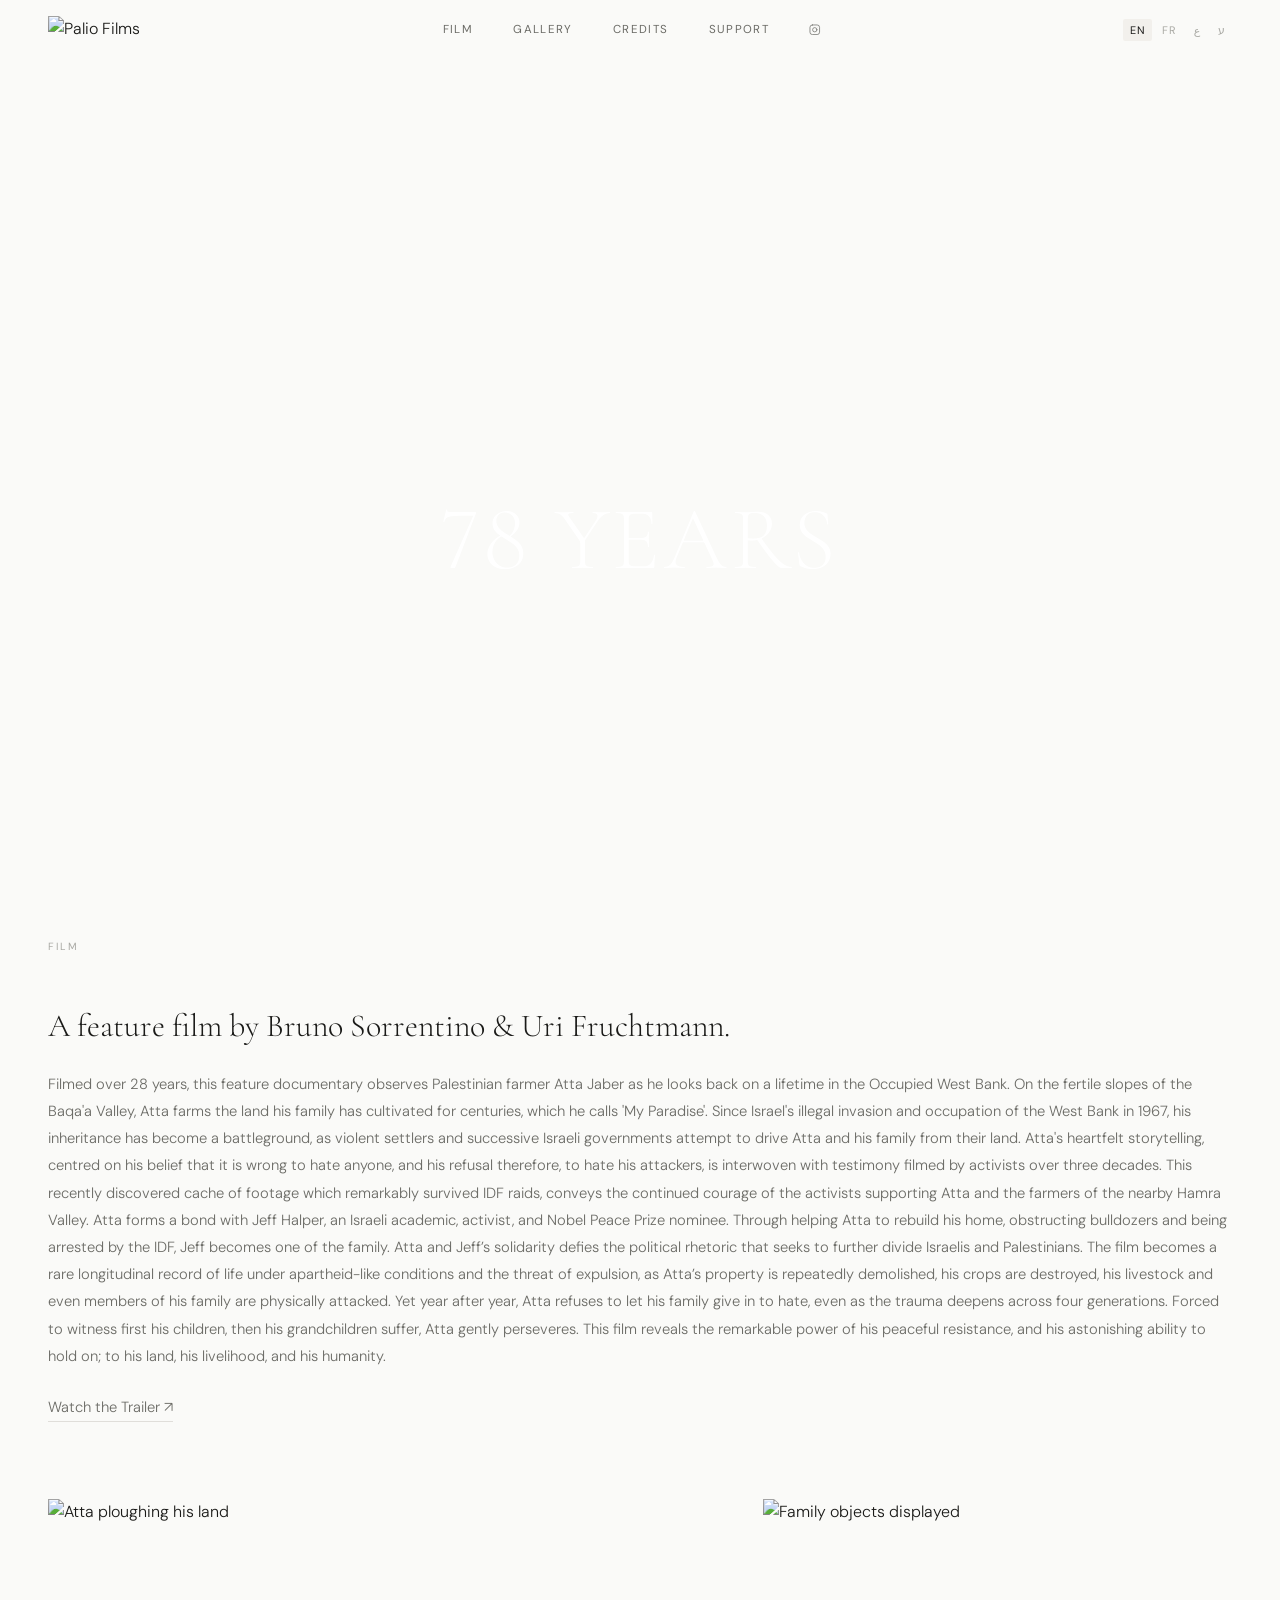
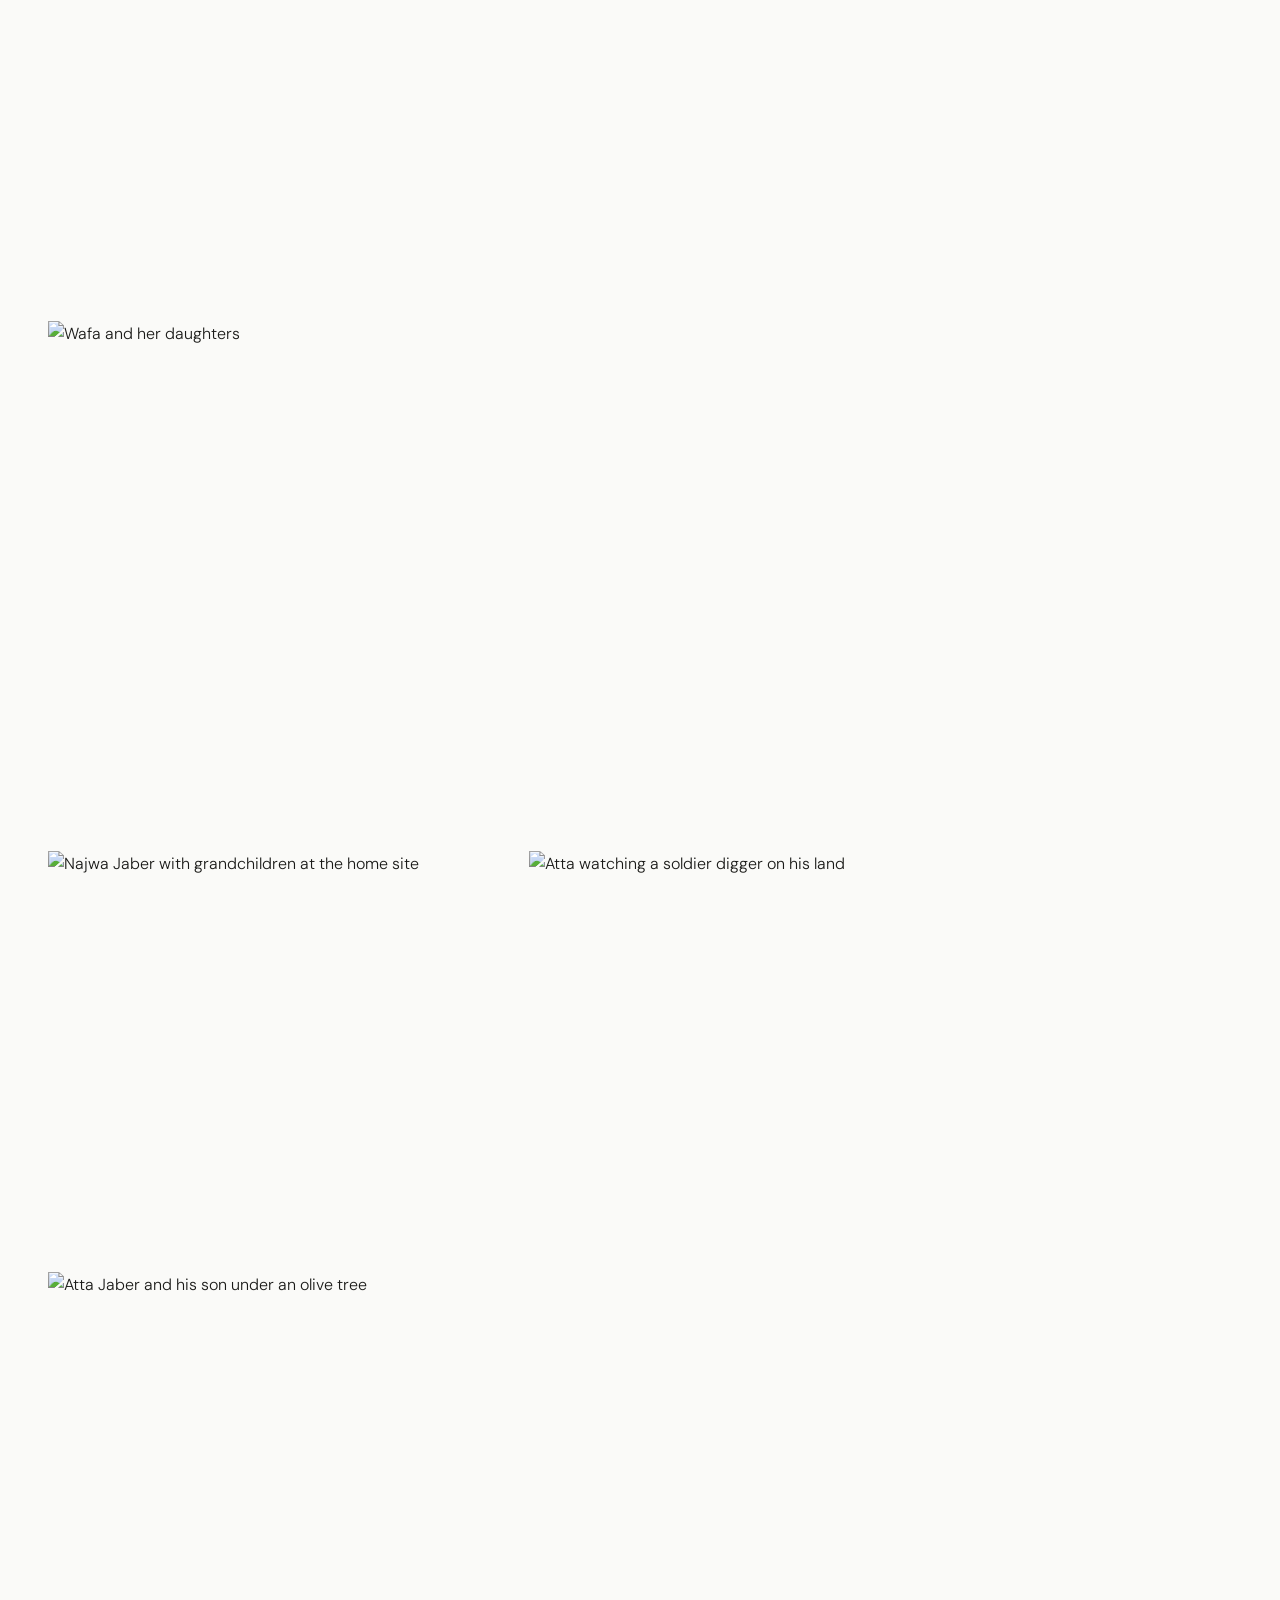
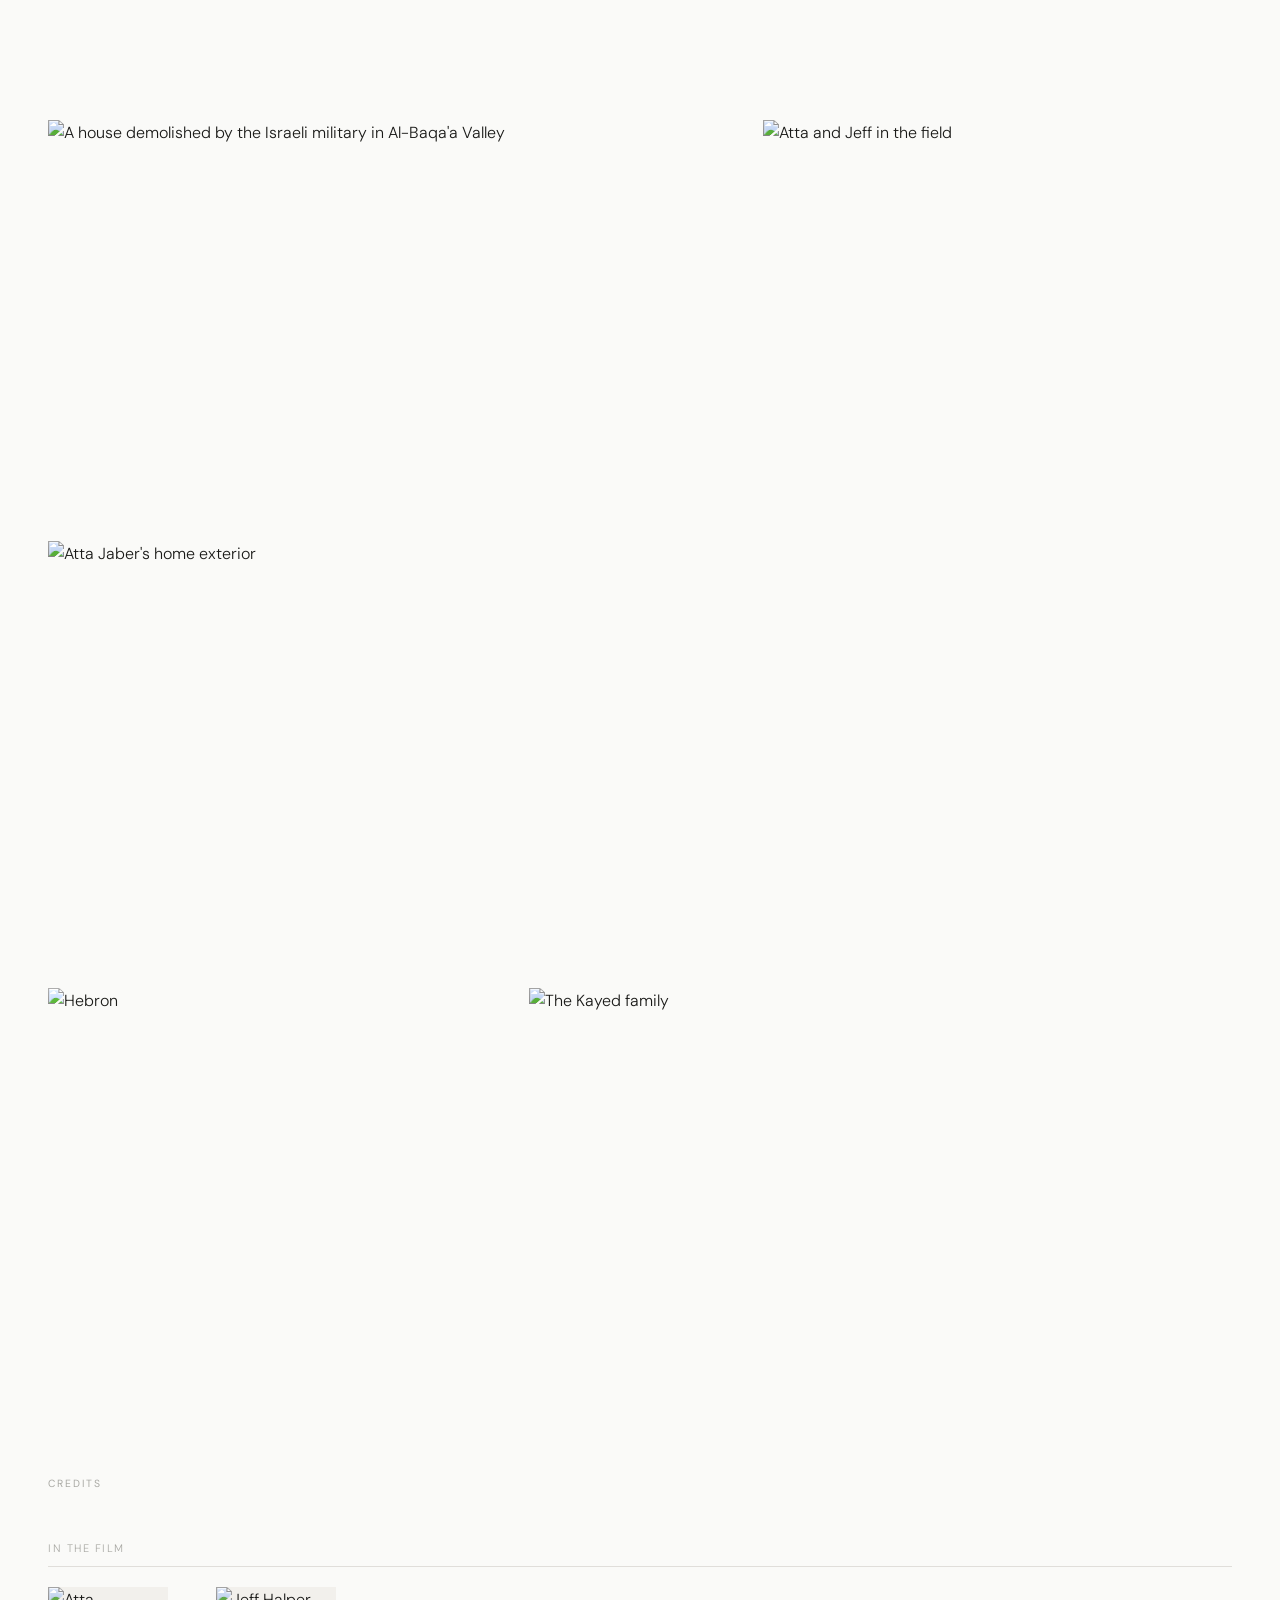
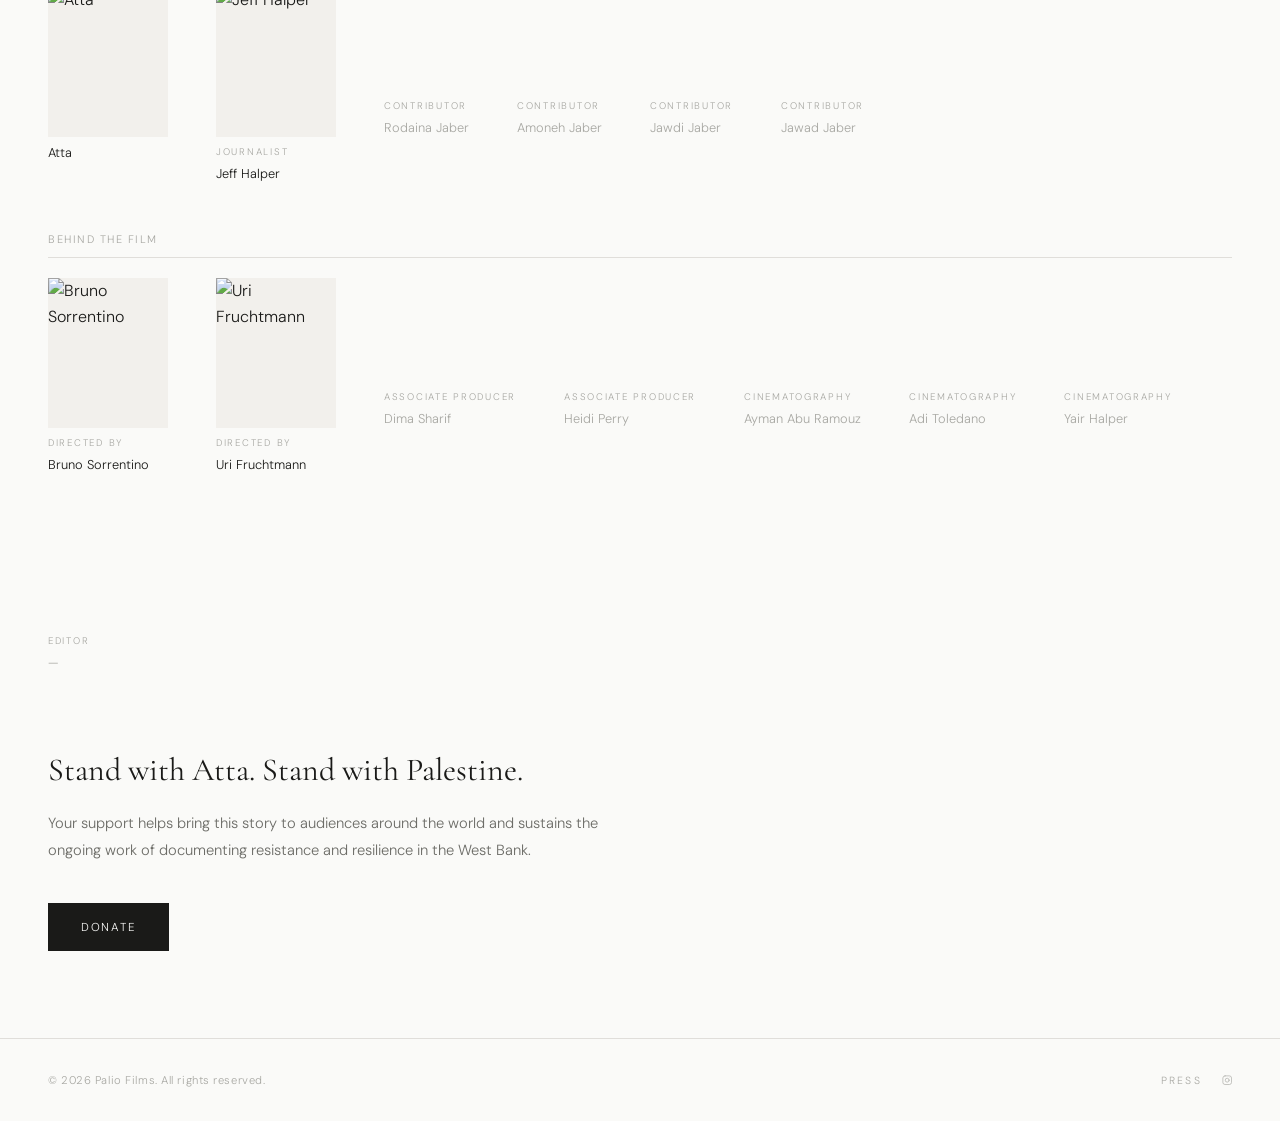
==== commit e3119341: "Drop hero subtitle, reposition title at 60% from top" ====
--- a/index.html
+++ b/index.html
@@ -70,7 +70,6 @@
     </div>
     <div class="hero-text">
       <h1 data-i18n="title">78 YEARS</h1>
-      <p class="hero-sub" data-i18n="hero_sub">Baqa'a Valley, West Bank</p>
     </div>
   </section>
 
--- a/style.css
+++ b/style.css
@@ -206,10 +206,11 @@
 }
 
 .hero-text {
-  position: relative;
+  position: absolute;
   z-index: 2;
-  align-self: center;
-  justify-self: center;
+  top: 60%;
+  left: 50%;
+  transform: translate(-50%, -50%);
   padding: 0 clamp(1.25rem, 6vw, 5rem);
   max-width: 680px;
   text-align: center;
@@ -224,16 +225,6 @@
   letter-spacing: 0.04em;
   text-transform: uppercase;
   font-variant-numeric: lining-nums;
-}
-
-.hero-sub {
-  margin-top: 1rem;
-  font-family: 'DM Sans', system-ui, sans-serif;
-  font-size: 0.72rem;
-  letter-spacing: 0.2em;
-  text-transform: uppercase;
-  color: rgba(255,255,255,0.55);
-  font-weight: 300;
 }
 
 /* ─── Section Base ──────────────────────────────────────────────────────────── */
